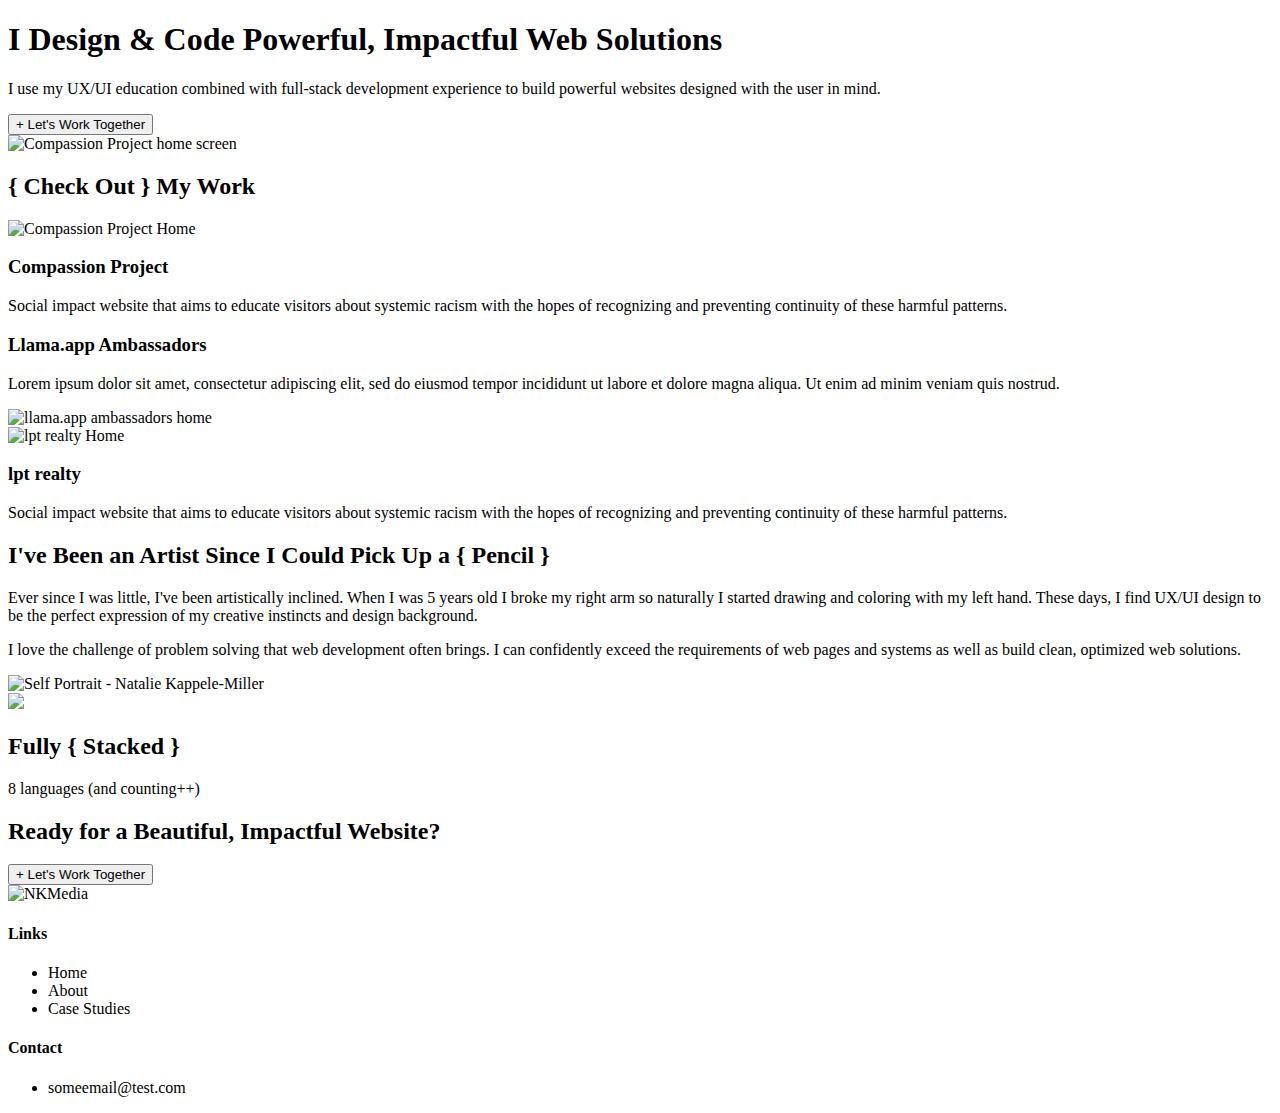
==== index.html @ aaac84f6 "Upload index.html" ====
<!DOCTYPE html>
<html lang="en">
    <head>
        <meta charset="utf-8" />
        <meta name="viewport" content="width=device-width, initial-scale=1" />
        <title>Natalie Kappele-Miller's Portfolio</title>
        <link rel="stylesheet" href="css/styles.css">
        <script src="js/app.js"></script>
    </head>
    <body>
        
        <main role="main" id="index">
            <div class="home__hero">
                <div class="home__hero__row">
                    <div class="content">
                        <h1>I Design &amp; Code Powerful, Impactful Web Solutions</h1>
                        <p>
                            I use my UX/UI education combined with full-stack 
                            development experience to build powerful websites 
                            designed with the user in mind.
                        </p>
                        <button class="button-primary">+ Let's Work Together</button>
                    </div>
                    <img src="assets/images/hero-cp-screen.png" alt="Compassion Project home screen">
                    <div class="home__hero-vector"></div>
                </div>
            </div>
            <div class="home__work">
                <h2><span class="bracket">&lcub;</span> Check Out <span class="bracket">&rcub;</span> My Work</h2>
                <div class="home__project-left">
                    <img src="assets/images/cp-project.png" alt="Compassion Project Home">
                    <div class="home__work-vector-1"></div>
                    <div class="content">
                        <h3 class="home__project-title">Compassion Project</h3>
                        <p>
                            Social impact website that aims to educate 
                            visitors about systemic racism with the hopes of 
                            recognizing and preventing continuity of these 
                            harmful patterns. 
                        </p>
                    </div>
                </div>
                <div class="home__project-right">
                    <div class="content">
                        <h3 class="home__project-title">Llama.app Ambassadors</h3>
                        <p>
                            Lorem ipsum dolor sit amet, consectetur adipiscing elit, sed do eiusmod tempor incididunt ut labore et dolore magna aliqua. Ut enim ad minim veniam quis nostrud.
                        </p>
                    </div>
                    <img src="assets/images/llama-ambassadors-project.png" alt="llama.app ambassadors home">
                    <div class="home__work-vector-2"></div>
                </div>
                <div class="home__project-left">
                    <img src="assets/images/lptr-project.png" alt="lpt realty Home">
                    <div class="home__work-vector-3"></div>
                    <div class="content">
                        <h3 class="home__project-title">lpt realty</h3>
                        <p>
                            Social impact website that aims to educate 
                            visitors about systemic racism with the hopes of 
                            recognizing and preventing continuity of these 
                            harmful patterns. 
                        </p>
                    </div>
                </div>
            </div>
            <div class="home__about">
                <div class="home__about-row">
                    <div class="content">
                        <h2>I've Been an Artist Since I Could Pick Up a <span class="bracket">&lcub;</span> Pencil <span class="bracket">&rcub;</span></h2>
                        <p style="margin-bottom: 0.5rem;">Ever since I was little, I've been artistically inclined. When I was 5 years old I broke my right arm so naturally I started drawing and coloring with my left hand. These days, I find UX/UI design to be the perfect expression of my creative instincts and design background.</p>
                        <p>I love the challenge of problem solving that web development often brings. I can confidently exceed the requirements of web pages and systems as well as build clean, optimized web solutions.</p>
                    </div>
                    <img src="assets/images/me.png" alt="Self Portrait - Natalie Kappele-Miller">
                    <div class="home__about-vector"></div>
                </div>
            </div>
            <div class="home__stack">
                <div class="vertical-slider">
                    <img src="assets/images/stack-placeholder.svg">
                </div>
                <div class="content">
                    <h2>Fully <span class="bracket">&lcub;</span> Stacked <span class="bracket">&rcub;</span></h2>
                    <p>8 languages (and counting++)</p>
                </div>
            </div>
            <div class="home__cta">
                <div class="home__cta-vector-1"></div>
                <div class="home__cta-wrapper">
                    <div class="content">
                        <h2>Ready for a Beautiful, Impactful Website?</h2>
                        <button class="button-primary">+ Let's Work Together</button>
                    </div>
                </div>
                <div class="home__cta-vector-2"></div>
            </div>
        </main>
        <footer>
            <div class="home__footer-wrapper">
                <div class="home__footer-group">
                    <img src="assets/images/nkm-logo.svg" alt="NKMedia">
                </div>
                <div class="home__footer-group">
                    <h4>Links</h4>
                    <ul class="home__footer-links">
                        <li>Home</li>
                        <li>About</li>
                        <li>Case Studies</li>
                    </ul>
                </div>
                <div class="home__footer-group">
                    <h4>Contact</h4>
                    <ul class="home__footer-links">
                        <li>someemail@test.com</li>
                    </ul>
                </div>
            </div>
        </footer>
    </body>
</html>
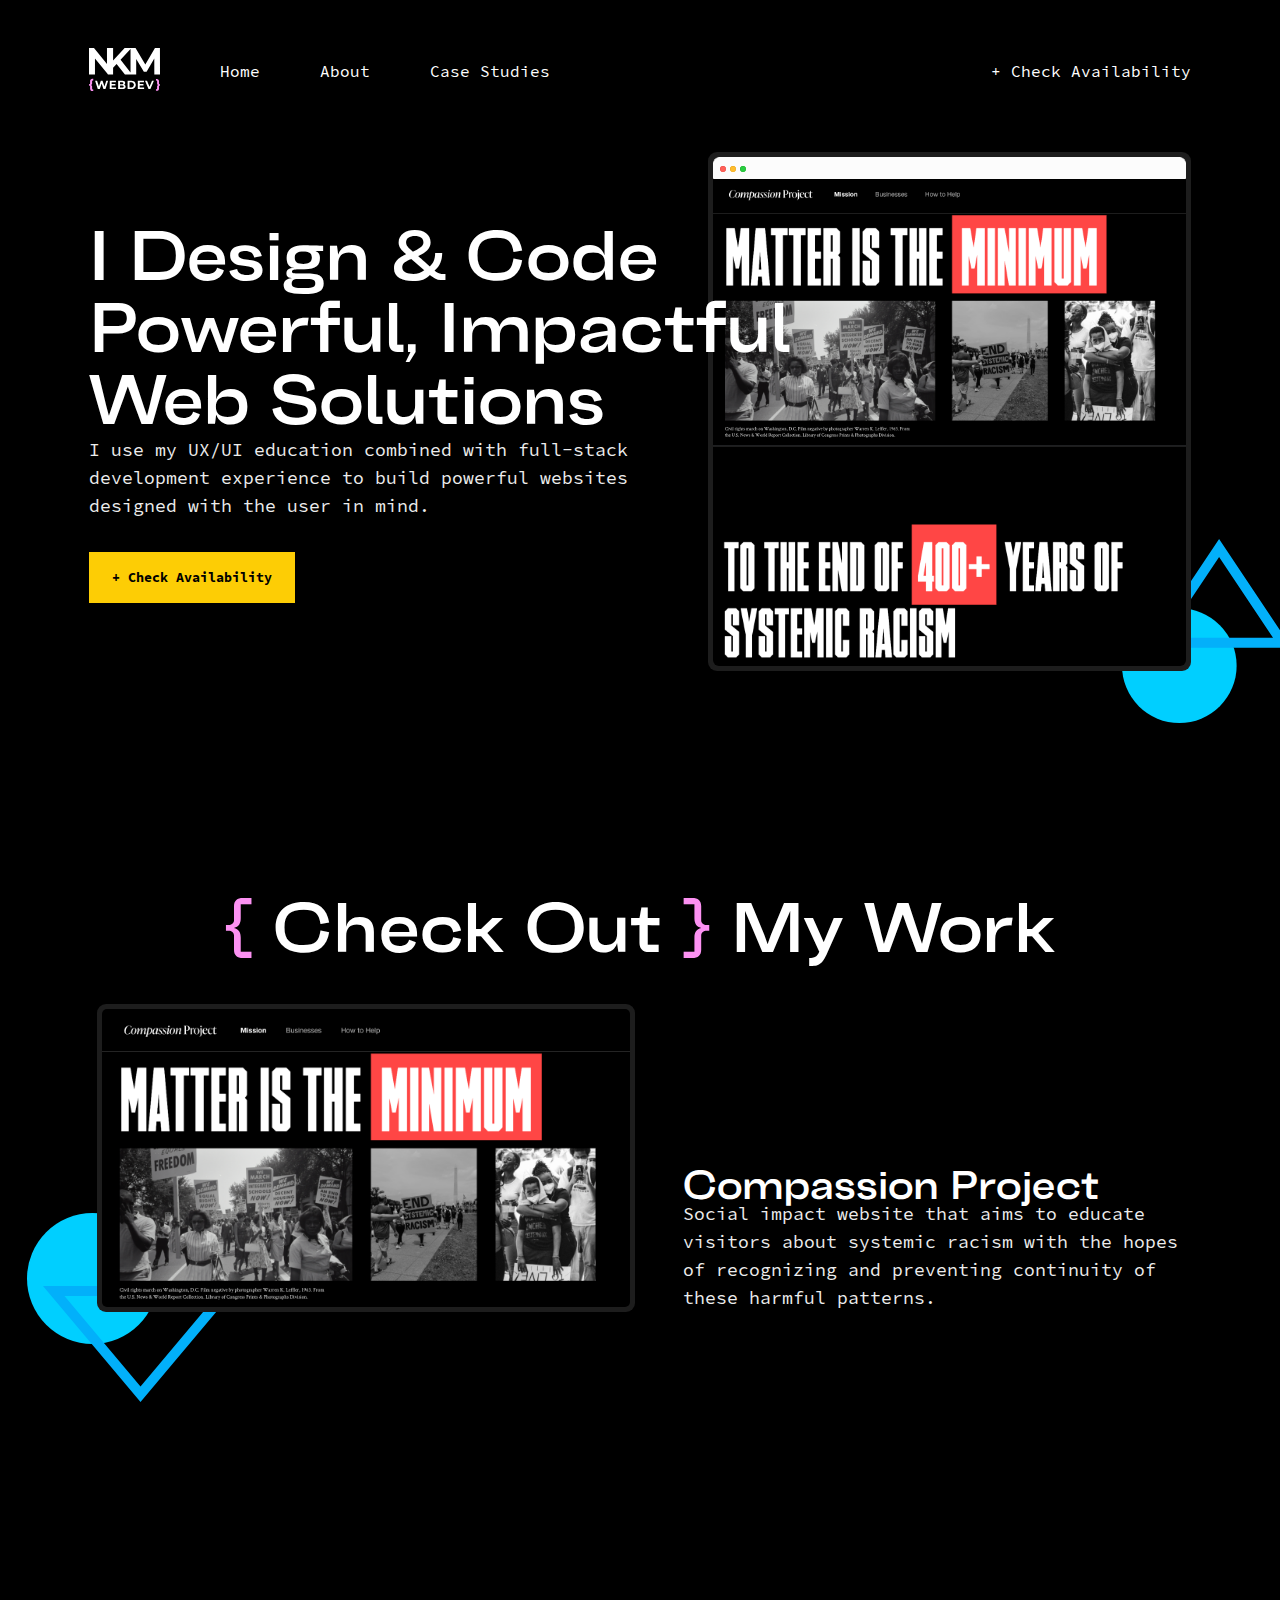
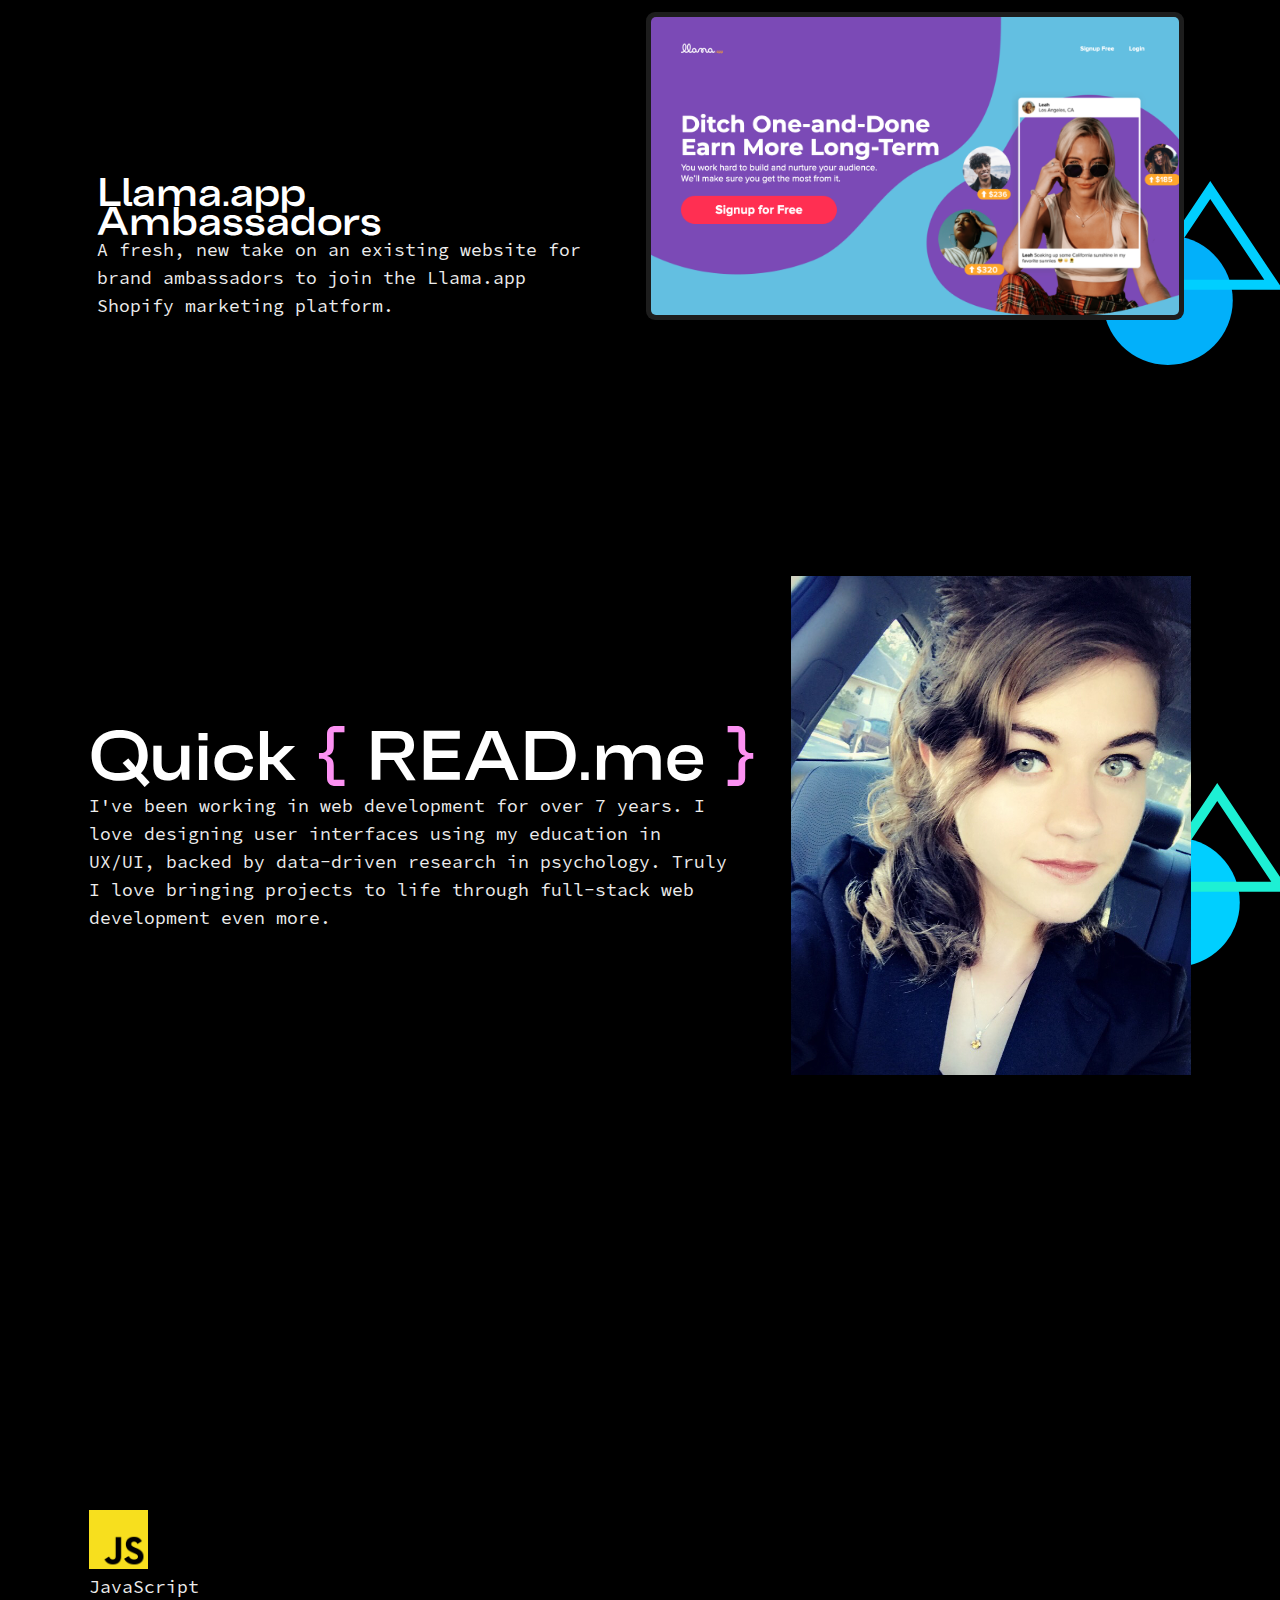
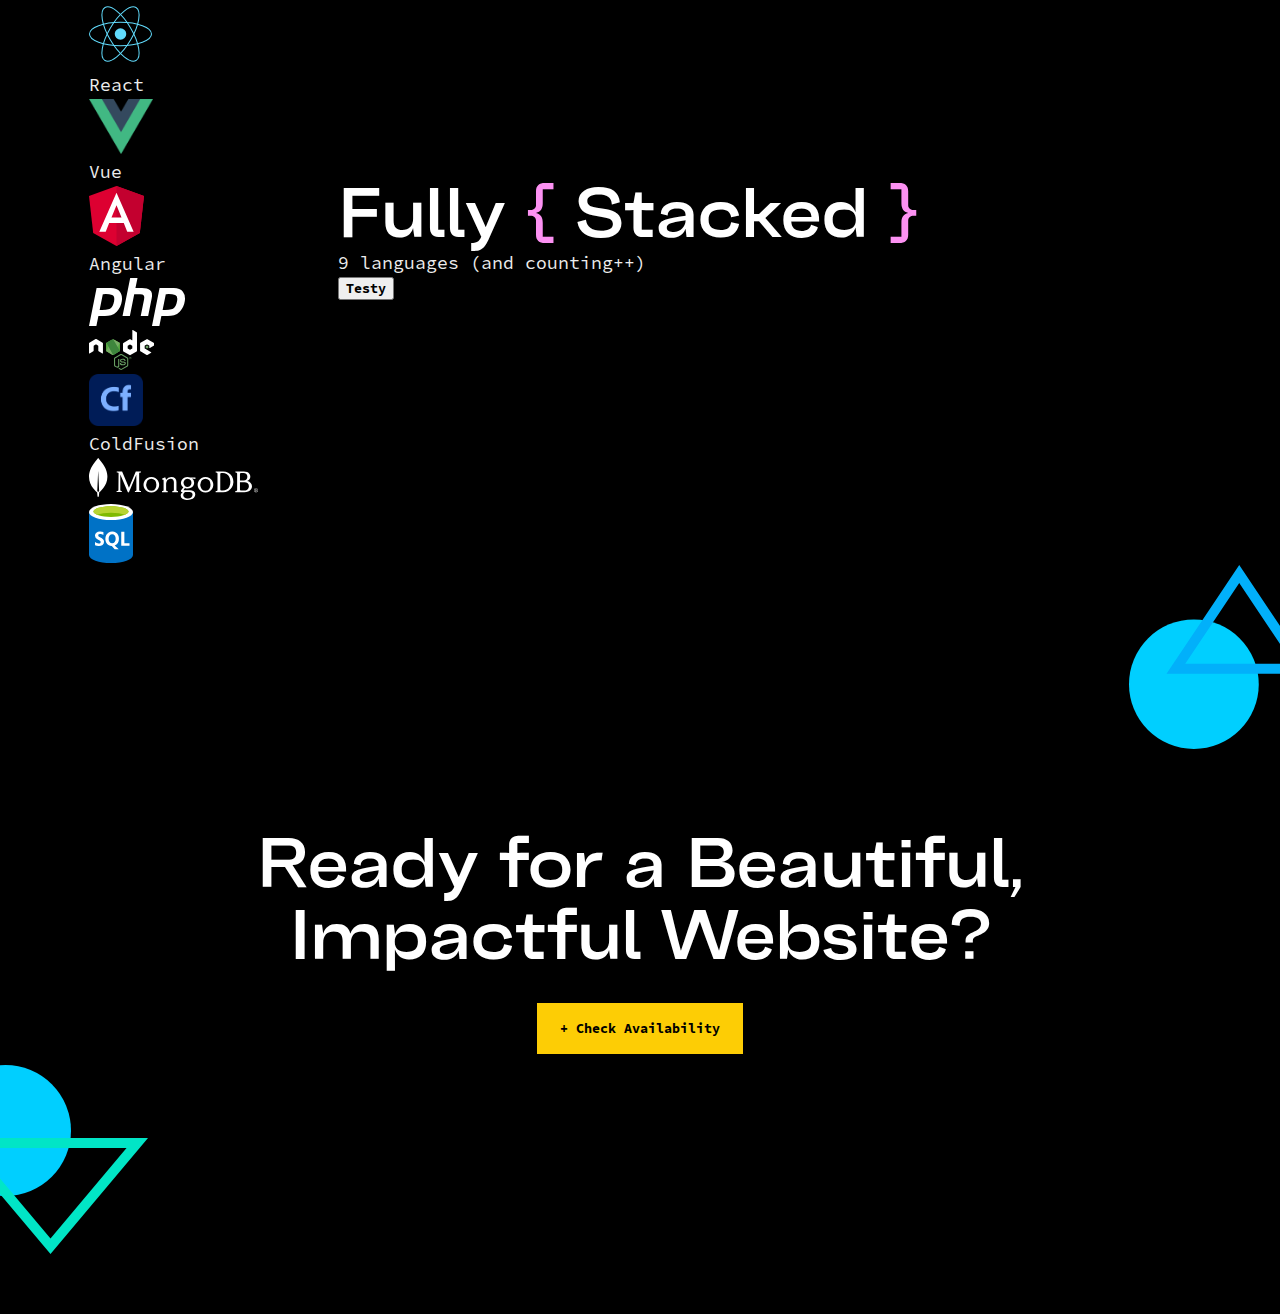
==== commit e19972bb: "Index updates" ====
--- a/index.html
+++ b/index.html
@@ -3,7 +3,7 @@
     <head>
         <meta charset="utf-8" />
         <meta name="viewport" content="width=device-width, initial-scale=1" />
-        <title>Natalie Kappele-Miller's Portfolio</title>
+        <title>NKM Web Design and Web Development</title>
         <link rel="stylesheet" href="css/styles.css">
         <script src="js/app.js"></script>
     </head>
@@ -19,7 +19,7 @@
                             development experience to build powerful websites 
                             designed with the user in mind.
                         </p>
-                        <button class="button-primary">+ Let's Work Together</button>
+                        <button class="button-primary">+ Check Availability</button>
                     </div>
                     <img src="assets/images/hero-cp-screen.png" alt="Compassion Project home screen">
                     <div class="home__hero-vector"></div>
@@ -44,13 +44,13 @@
                     <div class="content">
                         <h3 class="home__project-title">Llama.app Ambassadors</h3>
                         <p>
-                            Lorem ipsum dolor sit amet, consectetur adipiscing elit, sed do eiusmod tempor incididunt ut labore et dolore magna aliqua. Ut enim ad minim veniam quis nostrud.
+                            A fresh, new take on an existing website for brand ambassadors to join the Llama.app Shopify marketing platform.
                         </p>
                     </div>
                     <img src="assets/images/llama-ambassadors-project.png" alt="llama.app ambassadors home">
                     <div class="home__work-vector-2"></div>
                 </div>
-                <div class="home__project-left">
+                <!-- <div class="home__project-left">
                     <img src="assets/images/lptr-project.png" alt="lpt realty Home">
                     <div class="home__work-vector-3"></div>
                     <div class="content">
@@ -62,26 +62,106 @@
                             harmful patterns. 
                         </p>
                     </div>
-                </div>
+                </div> -->
             </div>
             <div class="home__about">
                 <div class="home__about-row">
                     <div class="content">
-                        <h2>I've Been an Artist Since I Could Pick Up a <span class="bracket">&lcub;</span> Pencil <span class="bracket">&rcub;</span></h2>
-                        <p style="margin-bottom: 0.5rem;">Ever since I was little, I've been artistically inclined. When I was 5 years old I broke my right arm so naturally I started drawing and coloring with my left hand. These days, I find UX/UI design to be the perfect expression of my creative instincts and design background.</p>
-                        <p>I love the challenge of problem solving that web development often brings. I can confidently exceed the requirements of web pages and systems as well as build clean, optimized web solutions.</p>
+                        <h2>Quick <span class="bracket">&lcub;</span> READ.me <span class="bracket">&rcub;</span></h2>
+                        <p>I've been working in web development for over 7 years. I love designing user interfaces using my education in UX/UI, backed by data-driven research in psychology. Truly I love bringing projects to life through full-stack web development even more.</p>
                     </div>
                     <img src="assets/images/me.png" alt="Self Portrait - Natalie Kappele-Miller">
                     <div class="home__about-vector"></div>
                 </div>
             </div>
             <div class="home__stack">
+                <div class="vertical-span"></div>
                 <div class="vertical-slider">
-                    <img src="assets/images/stack-placeholder.svg">
+                    <div class="vertical-slides">
+                        <div class="slide" id="slide-1">
+                            <div class="vertical-slide__row">
+                                <div class="circle"></div>
+                                <div class="verticle-slide" id="js">
+                                    <img src="assets/images/JS-logo.png">
+                                    <p class="lang-name">JavaScript</p>
+                                </div>
+                            </div>
+                        </div>
+                        <div class="slide" id="slide-2">
+                            <div class="vertical-slide__row">
+                                <div class="circle"></div>
+                                <div class="verticle-slide" id="react">
+                                    <img src="assets/images/react-logo.svg">
+                                    <p class="lang-name">React</p>
+                                </div>
+                            </div>
+                        </div>
+                        <div class="slide" id="slide-3">
+                            <div class="vertical-slide__row">
+                                <div class="circle"></div>
+                                <div class="verticle-slide" id="vue">
+                                    <img src="assets/images/vue-logo.png">
+                                    <p class="lang-name">Vue</p>
+                                </div>
+                            </div>
+                        </div>
+                        <div class="slide" id="slide-4">
+                            <div class="vertical-slide__row">
+                                <div class="circle"></div>
+                                <div class="verticle-slide" id="angular">
+                                    <img src="assets/images/angular-logo.svg">
+                                    <p class="lang-name">Angular</p>
+                                </div>
+                            </div>
+                        </div>
+                        <div class="slide" id="slide-5">
+                            <div class="vertical-slide__row">
+                                <div class="circle"></div>
+                                <div class="verticle-slide" id="php">
+                                    <img src="assets/images/php-logo.svg">
+                                </div>
+                            </div>
+                        </div>
+                        <div class="slide" id="slide-6">
+                            <div class="vertical-slide__row">
+                                <div class="circle"></div>
+                                <div class="verticle-slide" id="node">
+                                    <img src="assets/images/node-logo.svg">
+                                </div>
+                            </div>
+                        </div>
+                        <div class="slide" id="slide-7">
+                            <div class="vertical-slide__row">
+                                <div class="circle"></div>
+                                <div class="verticle-slide" id="coldfusion">
+                                    <img src="assets/images/coldfusion-logo.svg">
+                                    <p class="lang-name">ColdFusion</p>
+                                </div>
+                            </div>
+                        </div>
+                        <div class="slide" id="slide-8">
+                            <div class="vertical-slide__row">
+                                <div class="circle"></div>
+                                <div class="verticle-slide" id="mongo">
+                                    <img src="assets/images/mongo-logo.svg">
+                                </div>
+                            </div>
+                        </div>
+                        <div class="slide" id="slide-9">
+                            <div class="vertical-slide__row">
+                                <div class="circle"></div>
+                                <div class="verticle-slide" id="sql">
+                                    <img src="assets/images/sql-logo.svg">
+                                </div>
+                            </div>
+                        </div>
+                    </div>
+                    <!-- <img src="assets/images/stack-placeholder.svg"> -->
                 </div>
                 <div class="content">
                     <h2>Fully <span class="bracket">&lcub;</span> Stacked <span class="bracket">&rcub;</span></h2>
-                    <p>8 languages (and counting++)</p>
+                    <p>9 languages (and counting++)</p>
+                    <button id="test-button">Testy</button>
                 </div>
             </div>
             <div class="home__cta">
@@ -89,32 +169,11 @@
                 <div class="home__cta-wrapper">
                     <div class="content">
                         <h2>Ready for a Beautiful, Impactful Website?</h2>
-                        <button class="button-primary">+ Let's Work Together</button>
+                        <button class="button-primary">+ Check Availability</button>
                     </div>
                 </div>
                 <div class="home__cta-vector-2"></div>
             </div>
         </main>
-        <footer>
-            <div class="home__footer-wrapper">
-                <div class="home__footer-group">
-                    <img src="assets/images/nkm-logo.svg" alt="NKMedia">
-                </div>
-                <div class="home__footer-group">
-                    <h4>Links</h4>
-                    <ul class="home__footer-links">
-                        <li>Home</li>
-                        <li>About</li>
-                        <li>Case Studies</li>
-                    </ul>
-                </div>
-                <div class="home__footer-group">
-                    <h4>Contact</h4>
-                    <ul class="home__footer-links">
-                        <li>someemail@test.com</li>
-                    </ul>
-                </div>
-            </div>
-        </footer>
     </body>
 </html>--- a/css/styles.css
+++ b/css/styles.css
@@ -0,0 +1,500 @@
+@font-face {
+    font-family: 'Belfast Grotesk';
+    font-style: normal;
+    font-weight: 600;
+    src: url('../fonts/BelfastGrotesk-SemiBold.otf');
+    src: local('BelfastGrotesk-SemiBold'),
+    url('../fonts/BelfastGrotesk-SemiBold.otf');
+}
+
+@font-face {
+    font-family: 'Source Code Pro';
+    font-style: normal;
+    font-weight: 400;
+    src: url('../fonts/SourceCodePro-Regular.ttf');
+    src: local('SourceCodePro-Regular'),
+    url('../fonts/SourceCodePro-Regular.ttf');
+}
+
+@font-face {
+    font-family: 'Source Code Pro Bold';
+    font-style: normal;
+    font-weight: 700;
+    src: url('../fonts/SourceCodePro-Bold.ttf');
+    src: local('SourceCodePro-Bold'),
+    url('../fonts/SourceCodePro-Bold.ttf');
+}
+
+body {
+    background: #000;
+    margin: 0;
+    padding: 0;
+}
+
+h1, h2, h3 {
+    color: #fff;
+    margin: 0;
+    font-family: 'Belfast Grotesk', sans-serif;
+}
+
+h4 {
+    font-family: 'Source Code Pro Bold', sans-serif;
+}
+
+h1, h2 {
+    font-size: 4.375rem;
+    line-height: 4.5rem;
+}
+
+h3 {
+    font-size: 1.625rem;
+    line-height: 1.8rem;
+}
+
+.home__project-title {
+    font-size: 2.5rem;
+}
+
+.subtitle {
+    margin: 2rem 0 1rem;
+}
+
+p {
+    font-family: 'Source Code Pro', sans-serif;
+    color: #EDEDED;
+    font-size: 1.125rem;
+    line-height: 1.75rem;
+    margin: 0;
+}
+
+.nav {
+    list-style-type: none;
+    display: flex;
+    justify-content: space-between;
+    align-items: center;
+    padding: 3rem 0;
+}
+
+.links-row {
+    display: flex;
+    align-items: center;
+}
+
+.links-row li {
+    margin-right: 3.75rem;
+}
+
+.links-row li:last-child {
+    margin-right: 0;
+}
+
+.nav li {
+    color: #fff;
+    font-family: 'Source Code Pro', sans-serif;
+}
+
+button {
+    font-family: 'Source Code Pro Bold', sans-serif;
+}
+
+.button-primary {
+    background: #FDCD05;
+    border: 1px solid #FDCD05;
+    padding: 1rem 1.375rem;
+    margin-top: 2rem;
+}
+
+.nav,
+.home__hero,
+.home__work,
+.home__about,
+.home__stack,
+.home__cta-wrapper,
+.home__footer-wrapper {
+    max-width: 1102px;
+    margin: 0 auto;
+}
+
+.home__hero {
+   
+    position: relative;
+    height: auto;
+    padding-bottom: 33%;
+    padding-top: 6%;
+}
+
+.home__hero img {
+    position: absolute;
+}
+
+.home__hero .content {
+    z-index: 2;
+}
+
+.home__hero h1 {
+    width: 720px;
+}
+
+.home__hero p {
+    max-width: 540px;
+}
+
+.home__hero img {
+    right: 0;
+    z-index: 1;
+}
+
+.home__hero-vector {
+    background: url('../assets/images/vector-1.svg') no-repeat;
+    height: 184px;
+    position: absolute;
+    right: -100px;
+    bottom: -120px;
+    width: 169px;
+}
+
+.home__hero__row,
+.home__about-row {
+    display: flex;
+    align-items: center;
+    position: absolute;
+    width: 100%;
+}
+
+.bracket {
+    color: #FC91F2;
+}
+
+.home__work {
+    padding: 250px 0;
+}
+
+.home__work-vector-1 {
+    background: url('../assets/images/vector-3.svg') no-repeat;
+    height: 189px;
+    width: 211px;
+    position: absolute;
+    left: -70px;
+    bottom: 60px;
+}
+
+.home__work-vector-2 {
+    background: url('../assets/images/vector-2.svg') no-repeat;
+    height: 189px;
+    width: 211px;
+    position: absolute;
+    right: -130px;
+    bottom: 100px;
+}
+
+.home__work-vector-3 {
+    background: url('../assets/images/vector-4.svg') no-repeat;
+    height: 189px;
+    width: 211px;
+    position: absolute;
+    left: -70px;
+    bottom: 60px;
+}
+
+.home__work h2 {
+    text-align: center;
+}
+
+.home__project-left img,
+.home__project-right img{
+    position: relative;
+    z-index: 2;
+}
+
+.home__project-left,
+.home__project-right {
+    display: flex;
+    align-items: flex-end;
+    max-width: 1087px;
+    margin: 0 auto;
+    position: relative;
+}
+
+.home__project-left {
+    padding: 40px 0 150px;
+}
+
+.home__project-right {
+    padding: 150px 0;
+}
+
+.home__project-left .content {
+    margin-left: 3rem;
+}
+
+.home__project-right .content {
+    margin-right: 3rem;
+}
+
+
+.home__stack {
+    display: flex;
+    align-items: center;
+}
+
+.home__about {
+    margin-bottom: 150px;
+    position: relative;
+    padding-bottom: 50%;
+}
+
+.home__about p {
+    max-width: 644px;
+}
+
+.home__about-vector {
+    background: url('../assets/images/vector-5.svg') no-repeat;
+    height: 189px;
+    width: 211px;
+    position: absolute;
+    right: -130px;
+    bottom: -40px;
+}
+
+.home__about img {
+    z-index: 1;
+    position: absolute;
+    right: 0;
+}
+
+.home__about h2 {
+    width: 785px;
+}
+
+.home__about .content {
+    z-index: 2;
+}
+
+.home__stack {
+    margin: 150px auto;
+    width: 100%;
+}
+
+.home__stack .content {
+    margin-left: 5rem;
+}
+
+.home__cta .content {
+    flex-direction: column;
+    display: flex;
+    justify-content: center;
+    align-items: center;
+}
+
+.home__cta {
+    position: relative;
+}
+
+.home__cta-wrapper {
+    margin: 260px auto;
+}
+
+.home__cta h2 {
+    text-align: center;
+}
+
+.home__cta-vector-1 {
+    background: url('../assets/images/vector-6.svg') no-repeat;
+    height: 189px;
+    width: 211px;
+    position: absolute;
+    right: -60px;
+    bottom: 300px;
+}
+
+.home__cta-vector-2 {
+    background: url('../assets/images/vector-7.svg') no-repeat;
+    height: 189px;
+    width: 211px;
+    position: absolute;
+    left: -60px;
+    bottom: -200px;
+}
+
+footer {
+    background: #241F24;
+}
+
+.home__footer-wrapper {
+    padding: 86px 0 115px;
+    display: flex;
+}
+
+.home__footer-links {
+    list-style-type: none;
+    padding: 0;
+}
+
+.home__footer-links li {
+    font-family: 'Source Code Pro', sans-serif;
+    font-size: 1rem;
+    color: #fff;
+    margin-bottom: 1rem;
+}
+
+footer h4 {
+    color: #fff;
+    margin: 0 0 1.4rem;
+}
+
+.home__footer-group:first-child {
+    margin-right: 6rem;
+}
+
+/* Compassion Project page */
+.cp__hero {
+    position: relative;
+    padding-bottom: 50%;
+}
+
+.cp__hero-row {
+    display: flex;
+    max-width: 1102px;
+    margin: 0 auto;
+}
+
+.cp__hero img {
+    position: absolute;
+    right: 0;
+}
+
+.cp__hero .content {
+    position: absolute;
+    z-index: 1;
+    padding-top: 14%;
+}
+
+.cp__hero p {
+    max-width: 520px;
+}
+
+.source-bold {
+    font-family: 'Source Code Pro Bold';
+}
+
+.cp__menu {
+    position: sticky;
+    height: auto;
+}
+
+.cp__menu ul {
+    list-style-type: none;
+    margin: 0;
+    padding: 0;
+}
+
+.cp__menu ul li {
+    color: #fff;
+    font-family: 'Source Code Pro';
+}
+
+.case-study__section {
+    margin: 4.68rem 4.5rem;
+}
+
+.case-study__info {
+    display: flex;
+    flex-wrap: wrap;
+    max-width: 1284px;
+}
+
+.case-study__info > div {
+    margin-right: 3.75rem;
+    margin-bottom: 3.75rem;
+}
+
+.swatches {
+    display: flex;
+    justify-content: space-between;
+    margin: 3rem 0;
+}
+
+.swatches .swatch {
+    width: 196px;
+    min-width: 196px;
+    height: 196px;
+    display: flex;
+    flex-direction: column;
+    justify-content: space-between;
+    padding: 1rem;
+}
+
+.swatch .color {
+    font-family: 'Source Code Pro Bold';
+}
+
+.swatch-black {
+    border: 1px solid #fff;
+}
+
+.swatch-eerie-black {
+    background: #222222;
+}
+
+.swatch-white {
+    background: #fff;
+}
+
+.swatch-tekhelet {
+    background: #522499;
+}
+
+.swatch-royal-purple {
+    background: #7B4AB6;
+}
+
+.swatch-aero {
+    background: #63BFE1;
+}
+
+.swatch-orange-web {
+    background: #FFA72C;
+}
+
+.swatch-folly {
+    background: #FF2E52;
+}
+
+.swatch-white p {
+    color: #000;
+}
+
+.swatch-tart-orange {
+    background: #FF4645;
+}
+
+.case-study-screen {
+    margin: 2rem 0;
+}
+
+.case-study__pages {
+    display: flex;
+    justify-content: space-between;
+    margin: 0 4.5rem
+}
+
+.case-study-link {
+    color: #fff;
+    font-family: 'Source Code Pro';
+    border-bottom: 1px solid #fff;
+    padding: .6rem 0;
+}
+
+.next {
+    margin-left: 0.5rem;
+}
+
+.prev {
+    transform: rotate(180deg);
+    margin-right: 0.5rem;
+}
+
+
+
+
+
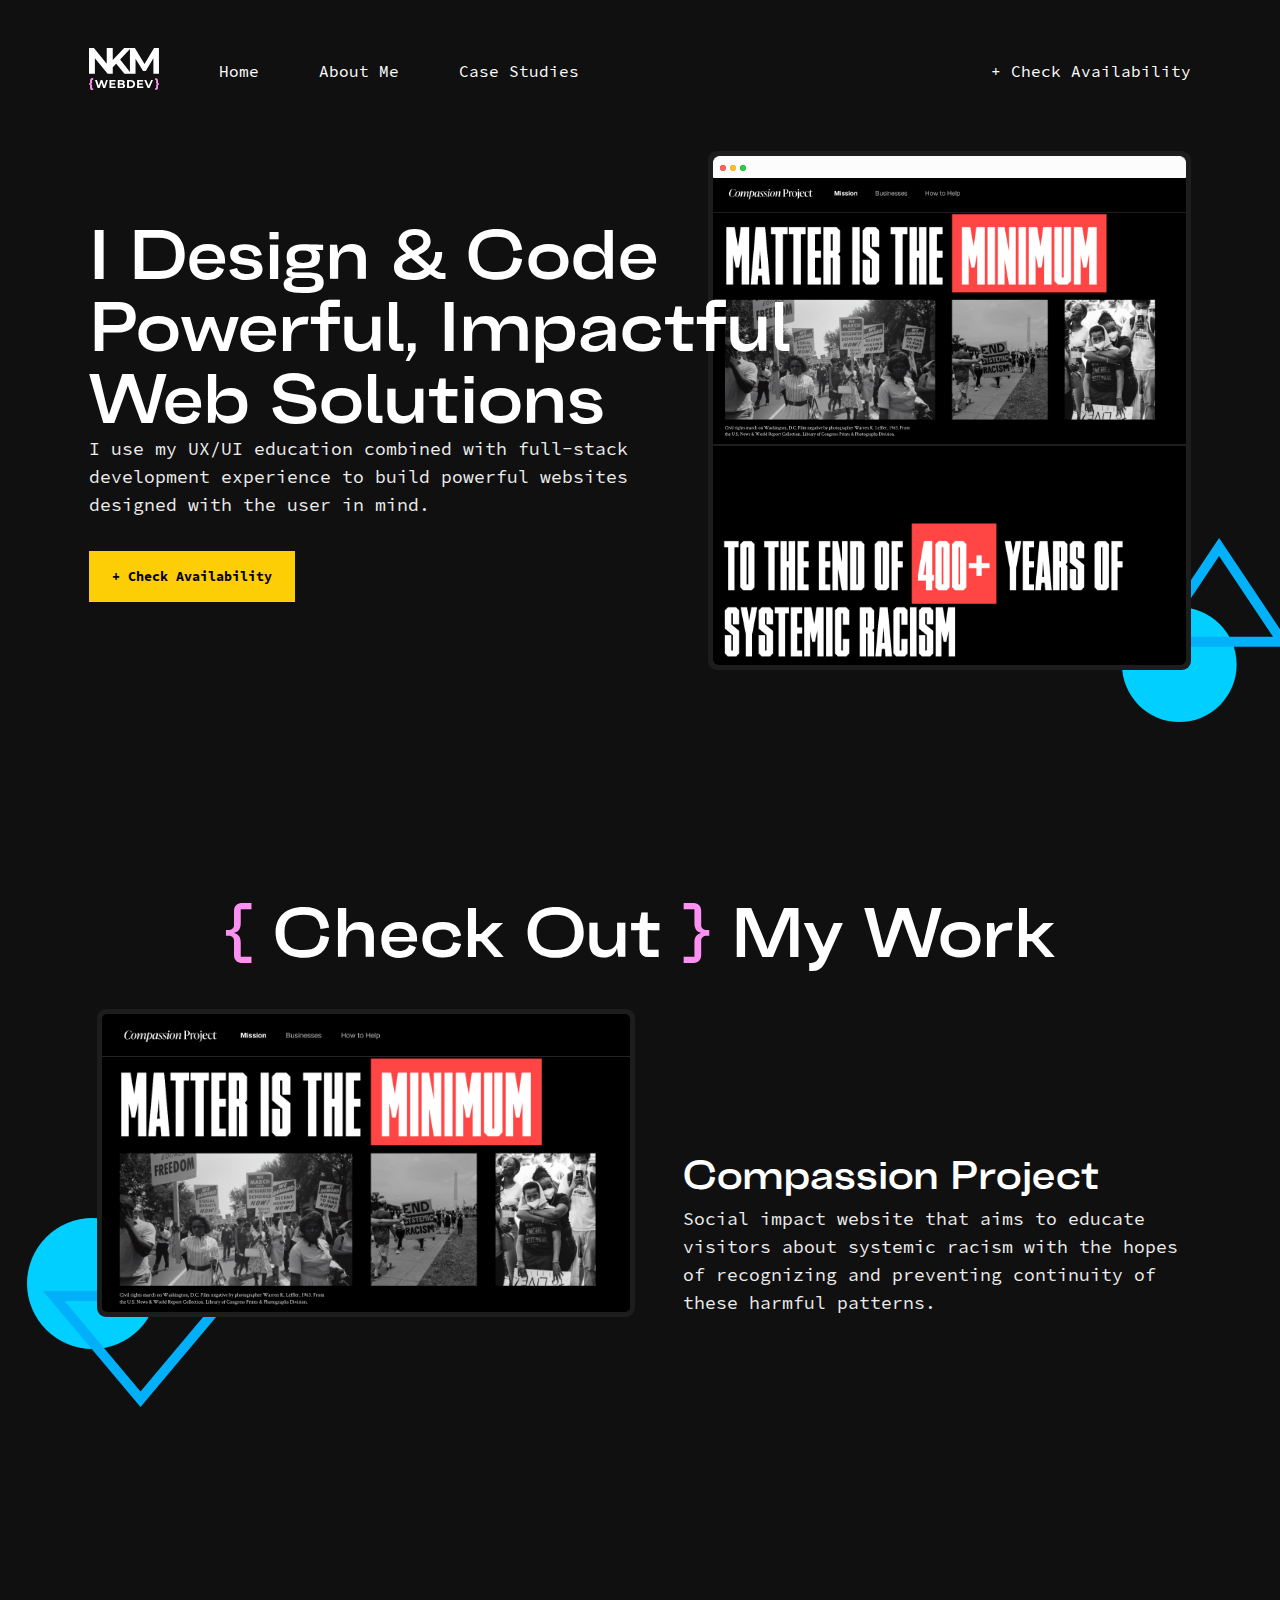
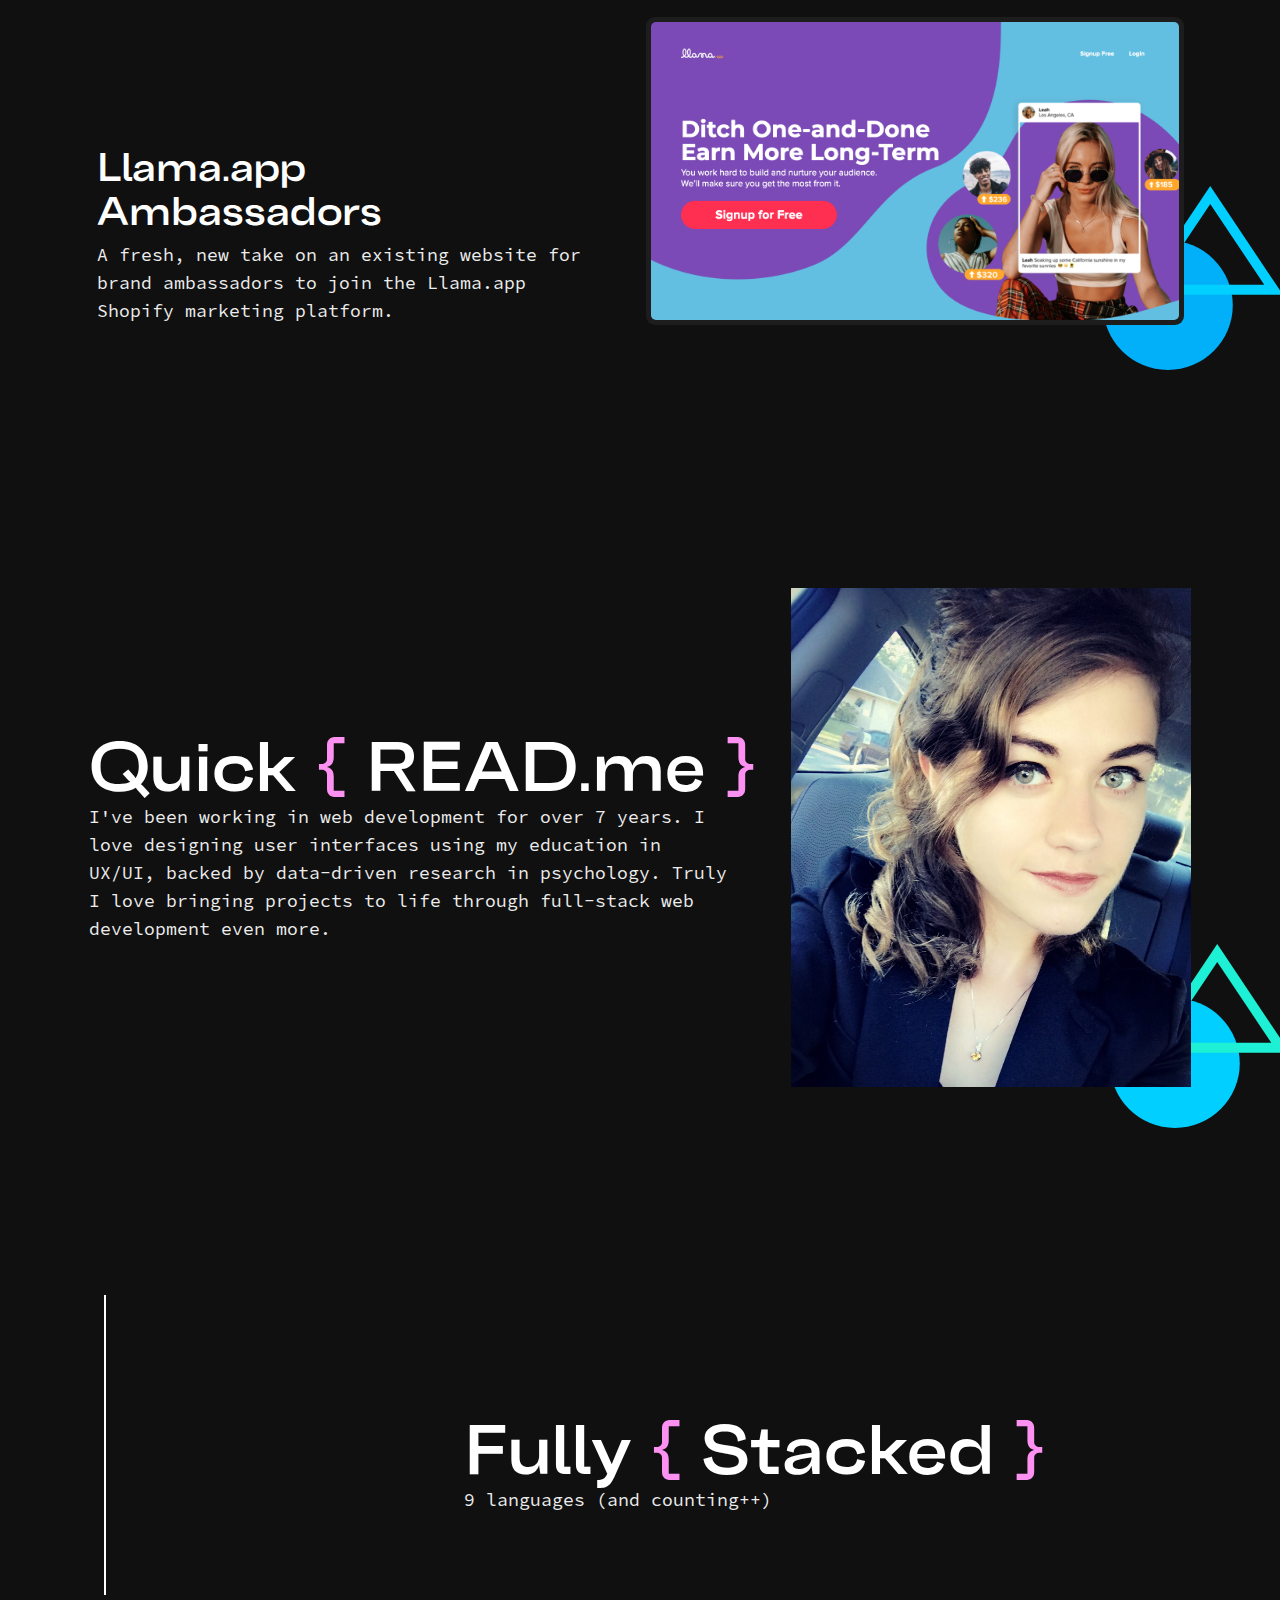
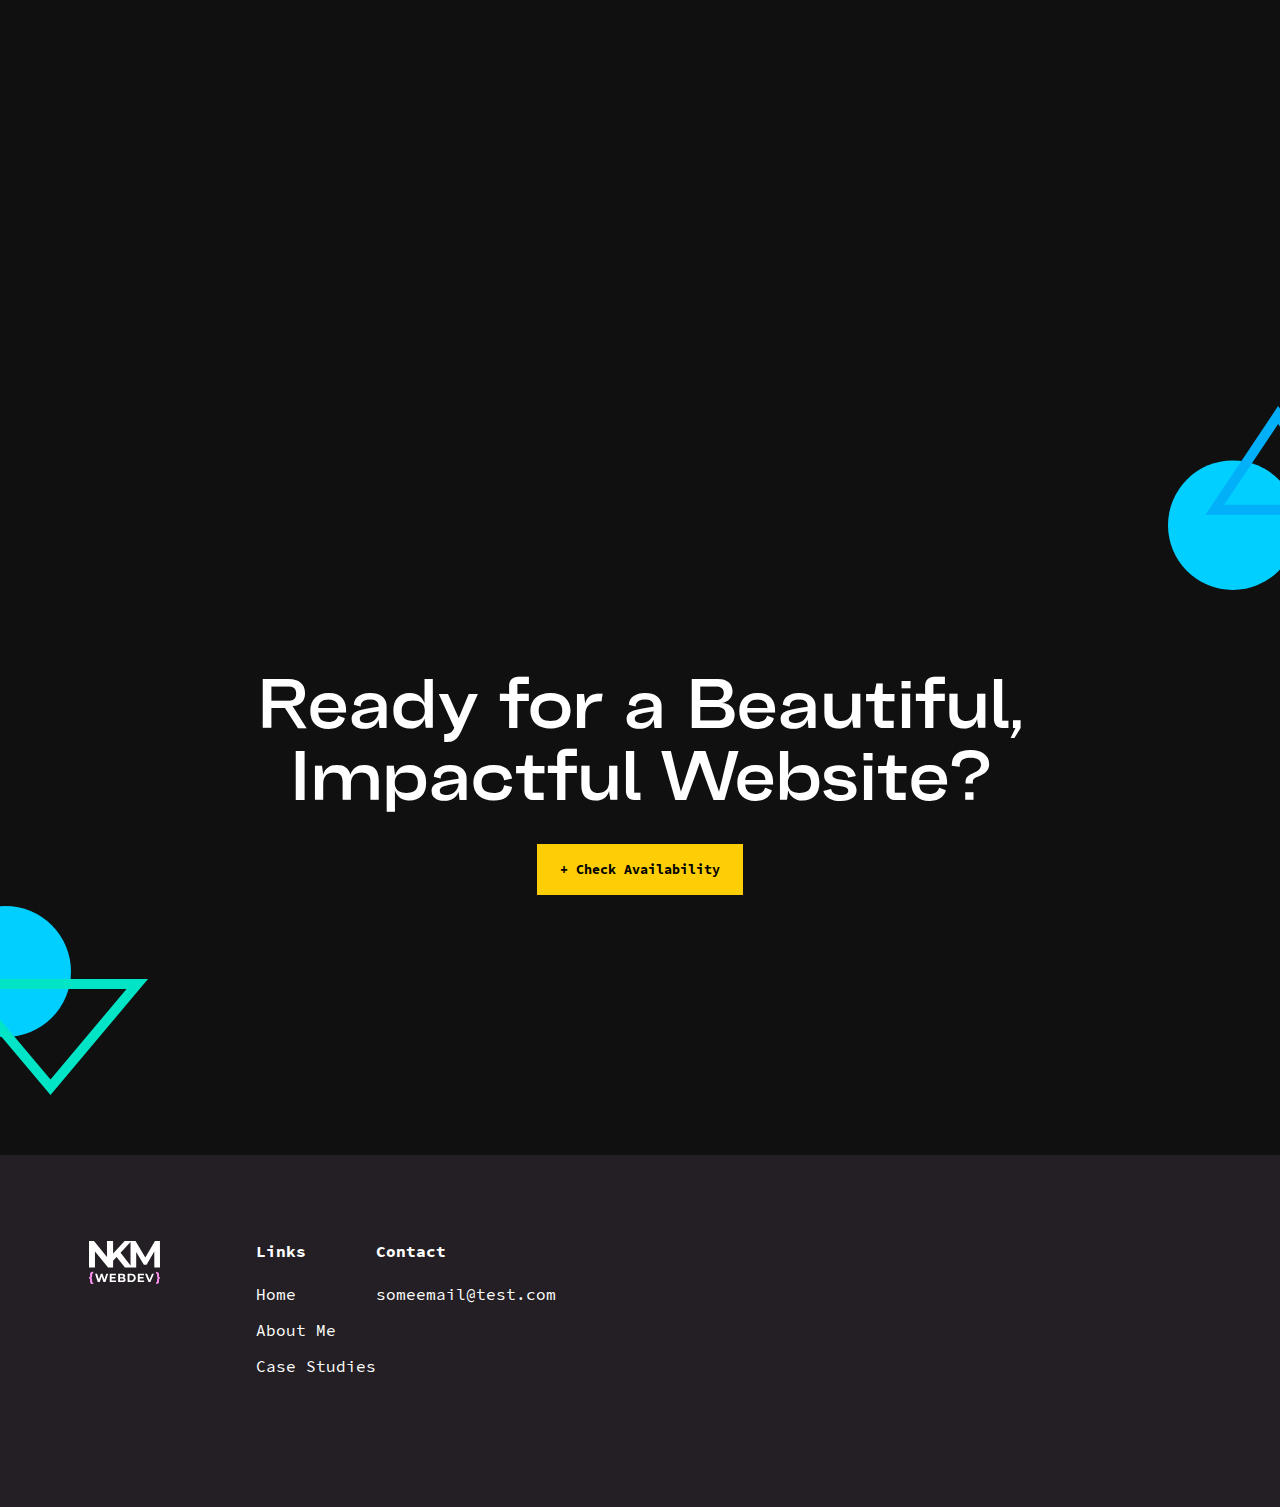
==== commit 55654fb9: "Remove button" ====
--- a/index.html
+++ b/index.html
@@ -161,7 +161,6 @@
                 <div class="content">
                     <h2>Fully <span class="bracket">&lcub;</span> Stacked <span class="bracket">&rcub;</span></h2>
                     <p>9 languages (and counting++)</p>
-                    <button id="test-button">Testy</button>
                 </div>
             </div>
             <div class="home__cta">
--- a/css/styles.css
+++ b/css/styles.css
@@ -26,7 +26,8 @@
 }
 
 body {
-    background: #000;
+    /* background: #000; */
+    background: #101010;
     margin: 0;
     padding: 0;
 }
@@ -53,6 +54,8 @@
 
 .home__project-title {
     font-size: 2.5rem;
+    line-height: 2.75rem;
+    margin-bottom: 0.5rem;
 }
 
 .subtitle {
@@ -75,6 +78,11 @@
     padding: 3rem 0;
 }
 
+.nav-logo {
+    width: 70px; 
+    height: auto;
+}
+
 .links-row {
     display: flex;
     align-items: center;
@@ -82,6 +90,11 @@
 
 .links-row li {
     margin-right: 3.75rem;
+}
+
+.links-row li a {
+    text-decoration: none;
+    color: #fff;
 }
 
 .links-row li:last-child {
@@ -110,7 +123,8 @@
 .home__about,
 .home__stack,
 .home__cta-wrapper,
-.home__footer-wrapper {
+.home__footer-wrapper,
+.about__wrapper {
     max-width: 1102px;
     margin: 0 auto;
 }
@@ -125,6 +139,10 @@
 
 .home__hero img {
     position: absolute;
+    right: 0;
+    z-index: 1;
+    width: 100%;
+    max-width: 483px;
 }
 
 .home__hero .content {
@@ -132,16 +150,12 @@
 }
 
 .home__hero h1 {
-    width: 720px;
+    width: 100%;
+    max-width: 720px
 }
 
 .home__hero p {
     max-width: 540px;
-}
-
-.home__hero img {
-    right: 0;
-    z-index: 1;
 }
 
 .home__hero-vector {
@@ -166,7 +180,7 @@
 }
 
 .home__work {
-    padding: 250px 0;
+    padding: 20% 0;
 }
 
 .home__work-vector-1 {
@@ -204,6 +218,8 @@
 .home__project-right img{
     position: relative;
     z-index: 2;
+    width: 100%;
+    max-width: 538px;
 }
 
 .home__project-left,
@@ -233,17 +249,23 @@
 
 
 .home__stack {
-    display: flex;
-    align-items: center;
+    position: relative;
+    /* display: flex;
+    align-items: center; */
+    margin: 150px auto;
+    width: 100%;
+    padding-bottom: 36%;
+    padding-top: 8%;
 }
 
 .home__about {
     margin-bottom: 150px;
     position: relative;
-    padding-bottom: 50%;
+    padding-bottom: 30%;
 }
 
 .home__about p {
+    width: 100%;
     max-width: 644px;
 }
 
@@ -253,30 +275,30 @@
     width: 211px;
     position: absolute;
     right: -130px;
-    bottom: -40px;
+    bottom: -190px;
 }
 
 .home__about img {
     z-index: 1;
     position: absolute;
     right: 0;
+    width: 100%;
+    max-width: 400px;
 }
 
 .home__about h2 {
-    width: 785px;
+    width: 100%;
+    max-width: 785px;
 }
 
 .home__about .content {
     z-index: 2;
 }
 
-.home__stack {
-    margin: 150px auto;
-    width: 100%;
-}
-
 .home__stack .content {
-    margin-left: 5rem;
+    position: absolute;
+    left: 34%;
+    top: 20%;
 }
 
 .home__cta .content {
@@ -301,9 +323,9 @@
 .home__cta-vector-1 {
     background: url('../assets/images/vector-6.svg') no-repeat;
     height: 189px;
-    width: 211px;
-    position: absolute;
-    right: -60px;
+    width: 112px;
+    position: absolute;
+    right: 0;
     bottom: 300px;
 }
 
@@ -337,6 +359,11 @@
     margin-bottom: 1rem;
 }
 
+.home__footer-links li a {
+    text-decoration: none;
+    color: #fff;
+}
+
 footer h4 {
     color: #fff;
     margin: 0 0 1.4rem;
@@ -361,6 +388,8 @@
 .cp__hero img {
     position: absolute;
     right: 0;
+    max-width: 553px;
+    width: 100%;
 }
 
 .cp__hero .content {
@@ -394,7 +423,7 @@
 }
 
 .case-study__section {
-    margin: 4.68rem 4.5rem;
+    margin: 4.68rem 4.5rem 0;
 }
 
 .case-study__info {
@@ -416,7 +445,6 @@
 
 .swatches .swatch {
     width: 196px;
-    min-width: 196px;
     height: 196px;
     display: flex;
     flex-direction: column;
@@ -470,6 +498,7 @@
 
 .case-study-screen {
     margin: 2rem 0;
+    width: 100%;
 }
 
 .case-study__pages {
@@ -483,6 +512,7 @@
     font-family: 'Source Code Pro';
     border-bottom: 1px solid #fff;
     padding: .6rem 0;
+    text-decoration: none;
 }
 
 .next {
@@ -494,7 +524,475 @@
     margin-right: 0.5rem;
 }
 
-
-
-
-
+.nav-mobile {
+    display: none;
+}
+
+.vertical-slide__row {
+    display: flex;
+    align-items: center;
+}
+
+
+
+.verticle-slide img {
+    margin-right: 0.5rem;
+}
+
+.vertical-slider .circle {
+    width: 28px;
+    height: 28px;
+    min-width: 28px;
+    border-radius: 50%;
+    border: 2px solid #fff;
+    background: #101010;
+}
+
+.vertical-slider {
+    display: grid;
+  min-height: 180px;
+  max-height: 447px;
+  -webkit-mask-box-image: -webkit-linear-gradient(
+    top, transparent, transparent 0, white 10%, white 80%, transparent 100%);
+}
+
+.vertical-slides {
+    position: relative;
+    display: flex;
+    align-items: center;
+    justify-content: flex-start;
+    flex-direction: column;
+}
+
+.verticle-slide {
+    border: 2px solid #fff;
+    border-radius: 3px;
+    display: flex;
+    align-items: center;
+    padding: 1rem;
+    margin-left: 20px;
+    background: #101010;
+}
+
+
+
+.vertical-slides .slide {
+    position: absolute;
+    display: grid;
+    grid-template-columns: 95px 1fr;
+    gap: 10px;
+    padding: 1.5rem;
+    opacity: 0;
+    /* background: #fff; */
+    /* max-width: 30rem; */
+    border-radius: 0.5rem;
+    pointer-events: none;
+    animation: slideUp 15s 1;
+    /* left: 40px; */
+    left: -25px;
+   
+}
+
+.vertical-slides .slide:nth-child(1) {
+    animation-delay: -3s;
+  }
+   
+  .vertical-slides .slide:nth-child(2) {
+    animation-delay: 0s;
+  }
+   
+  .vertical-slides .slide:nth-child(3) {
+    animation-delay: 3s;
+  }
+   
+  .vertical-slides .slide:nth-child(4) {
+    animation-delay: 6s;
+  }
+   
+  .vertical-slides .slide:nth-child(5) {
+    animation-delay: 9s;
+  }
+
+  .vertical-slides .slide:nth-child(6) {
+    animation-delay: 12s;
+  }
+   
+  .vertical-slides .slide:nth-child(7) {
+    animation-delay: 15s;
+  }
+   
+  .vertical-slides .slide:nth-child(8) {
+    animation-delay: 18s;
+  }
+
+  .vertical-slides .slide:nth-child(9) {
+    animation-delay: 21s;
+  }
+
+  @keyframes slideUp {
+    0% {
+      transform: translateY(100%) scale(0.5);
+      opacity: 0;
+    }
+   
+    5%,
+    20% {
+      transform: translateY(100%) scale(0.7);
+      opacity: 0.4;
+    }
+   
+    25%,
+    40% {
+      transform: translateY(0) scale(1);
+      opacity: 1;
+    }
+   
+    45%,
+    60% {
+      transform: translateY(-100%) scale(0.7);
+      opacity: 0.4;
+    }
+
+    65%,
+  100% {
+    transform: translateY(-100%) scale(0.5);
+    opacity: 0;
+  }
+}
+
+@keyframes slideUp2 {
+    0% {
+      transform: translateY(100%) scale(0.5);
+      opacity: 0;
+    }
+   
+    5%,
+    20% {
+      transform: translateY(100%) scale(0.7);
+      opacity: 0.4;
+    }
+   
+    25%,
+    40% {
+      transform: translateY(0) scale(1);
+      opacity: 1;
+    }
+   
+    45%,
+    60% {
+      transform: translateY(-100%) scale(0.7);
+      opacity: 0.4;
+    }
+
+    65%,
+  100% {
+    transform: translateY(-100%) scale(0.5);
+    opacity: 0;
+  }
+}
+   
+
+.vertical-span {
+    height: 300px;
+    width: 2px;
+    background: #fff;
+    position: absolute;
+    left: 15px;
+    z-index: -1;
+    top: 30px;
+}
+
+/* .slide-0 {
+   transform: translateY(-100px);
+   visibility: hidden;
+}
+
+.slide-1 {
+    transform: translateY(0);
+}
+
+.slide-2 {
+    transform: translateY(130px);
+
+}
+
+.slide-3 {
+    transform: translateY(270px);
+
+}
+
+.slide-4 {
+    transform: translateY(400px);
+}
+
+.slide-5 {
+    transform: translateY(44%);
+}
+
+.slide-6 {
+    transform: translateY(664px);
+
+}
+
+.slide-7 {
+    transform: translateY(784px);
+}
+
+.slide-8 {
+    transform: translateY(916px);
+}
+
+.slide-9 {
+    transform: translateY(1038px);
+    visibility: hidden;
+} */
+
+@media (max-width: 499px) {
+    h1, h2 {
+        font-size: 30px;
+        line-height: 34px;
+        text-align: center;
+    }
+
+    .home__project-title {
+        font-size: 26px;
+        line-height: 30px;
+    }
+
+    .home__project-left .home__project-title {
+        margin-top: 2rem;
+    }
+
+    .home__project-right p {
+        margin-bottom: 2rem;
+    }
+
+    p,
+    .home__project-title {
+        text-align: center;
+    }
+
+    .home__project-left, .home__project-right,
+    .home__about-row,
+    .swatches {
+        flex-wrap: wrap;
+    }
+
+    .cp__hero-row {
+        flex-wrap: wrap-reverse;
+    }
+
+    .home__stack {
+        flex-wrap: wrap-reverse;
+        justify-content: center;
+    }
+
+    .home__hero__row {
+        flex-wrap: wrap-reverse;
+        padding: 0 20px;
+        width: auto;
+    }
+
+    .home__hero .content {
+        margin-top: 2rem;
+    }
+
+    .home__hero img,
+    .home__project-left img, .home__project-right img,
+    .home__hero, .home__about-row{
+        position: unset;
+    }
+
+    .nav {
+        /* padding: 3rem 1.25rem; */
+    }
+
+    .home__hero {
+        padding-bottom: 193%;
+        padding-top:0;
+    }
+
+    .button-primary {
+        width: 100%;
+    }
+
+    .home__hero-vector {
+       display: none;
+    }
+
+    .home__about-vector {
+        display: none;
+    }
+
+    .home__work-vector-2 {
+        display: none;
+    }
+
+    .home__cta-wrapper {
+        margin: 260px 20px
+    }
+
+    .home__project-right {
+        padding: 150px 20px;
+        /* width: 100%; */
+    }
+
+    .home__project-right .content {
+        margin-right: 0;
+    }
+
+    .home__project-left {
+        padding: 40px 20px 150px;
+        /* width: 100%; */
+    }
+
+    .home__project-left .content {
+        margin-left: 0;
+    }
+
+    .nav-mobile {
+        display: flex;
+        align-items: center;
+        justify-content: space-between;
+        padding: 30px 20px;
+        /* width: 100%; */
+    }
+
+    .nav-collapse {
+        /* display: none; */
+        height: 0;
+        opacity: 0;
+        transition: all 300ms ease;
+    }
+
+    .nav-collapse--open {
+        display: flex;
+        opacity: 1;
+        height: 100%;
+        transition: all 300ms ease;
+    }
+
+    .home__footer-wrapper {
+        padding: 60px 20px 115px
+    }
+
+    .hamburger {
+        width: 42px;
+        height: 42px;
+        border: 1px solid #484848;
+        border-radius: 1px;
+        display: flex;
+        flex-direction: column;
+        justify-content: center;
+        align-items: center;
+    }
+
+    .hamburger .burger-line {
+        height: 1px;
+        background: #fff;
+        width: 25px;
+        margin-bottom: 8px;
+    }
+
+    .hamburger .burger-line:last-child {
+        margin-bottom: 0;
+    }
+
+    .home__work-vector-1 {
+        bottom: -50px;
+    }
+
+    .home__about img {
+        position: unset;
+        margin-top: 2rem;
+    }
+
+    .home__about-row,
+    .home__stack {
+        width: auto;
+        padding: 0 20px;
+    }
+
+    .home__stack .content {
+        margin-left: 0;
+    }
+
+    .home__cta-vector-2 {
+        bottom: -250px;
+    }
+
+    .home__cta-vector-1 {
+        bottom: 200px;
+    }
+
+    .home__about {
+        margin-bottom: 0;
+        padding-bottom: 10%;
+    }
+
+    .home__footer-group:first-child {
+        margin-right: 3rem;
+    }
+
+    .logo-desktop {
+        display: none;
+    }
+
+    .links-row {
+        flex-direction: column;
+    align-items: flex-end;
+    justify-content: flex-end;
+    }
+
+    .links-row li {
+        margin-right: 0;
+        margin-bottom: 1rem;
+    }
+
+    .nav {
+        flex-direction: column;
+        align-items: flex-end;
+    }
+
+    .swatches {
+        flex-wrap: wrap;
+    }
+
+    .cp__hero .content,
+    .cp__hero img {
+        position: unset;
+    }
+
+    .cp__hero .content {
+        padding: 14% 20px;
+    }
+
+    .cp__hero {
+        padding-bottom: 10%;
+    }
+
+    .case-study__section {
+        margin: 2rem 1rem;
+    }
+
+    .case-study__section h2,
+    .case-study__section p {
+        text-align: left;
+    }
+
+    .swatches .swatch {
+        width: 148px;
+        height: 148px;
+        margin: 0 0.5rem 0.5rem 0;
+    }
+
+    .about__wrapper h1,
+    .about__wrapper p {
+        text-align: left;
+    }
+}
+
+
+
+
+
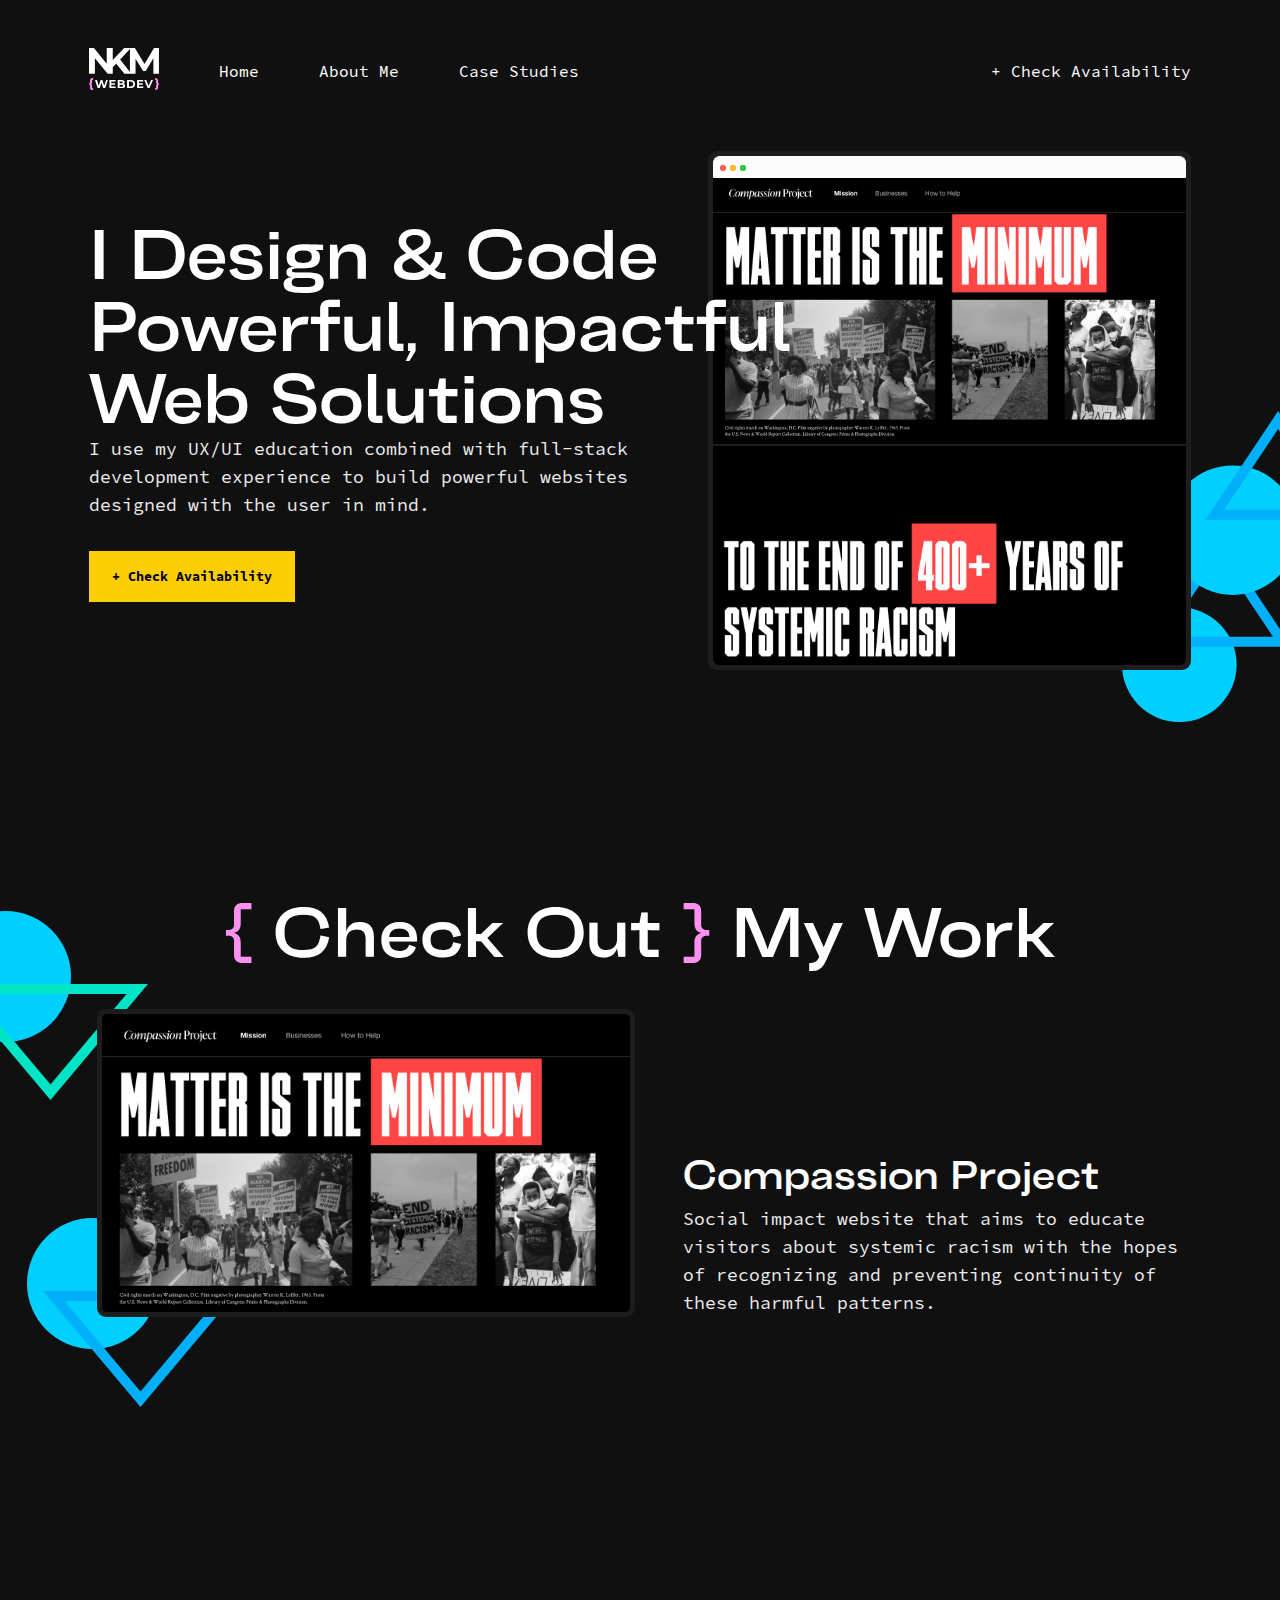
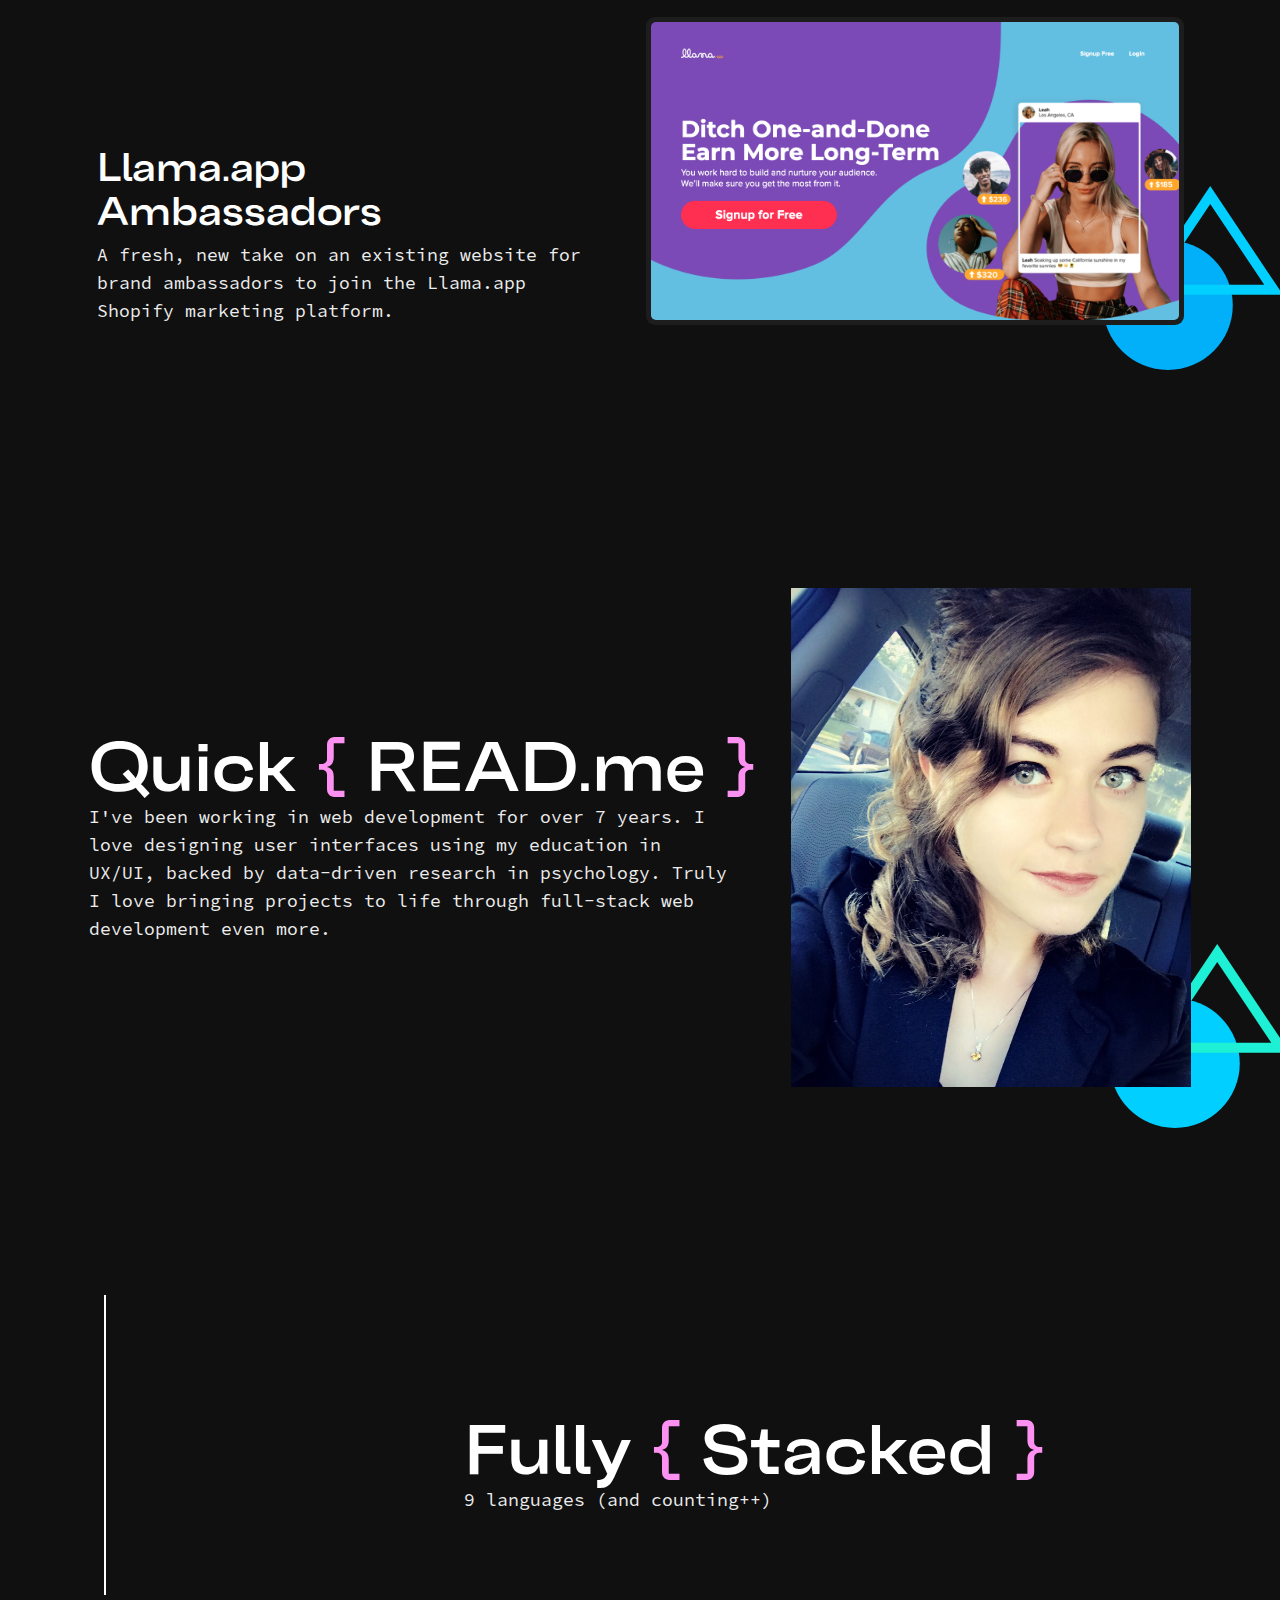
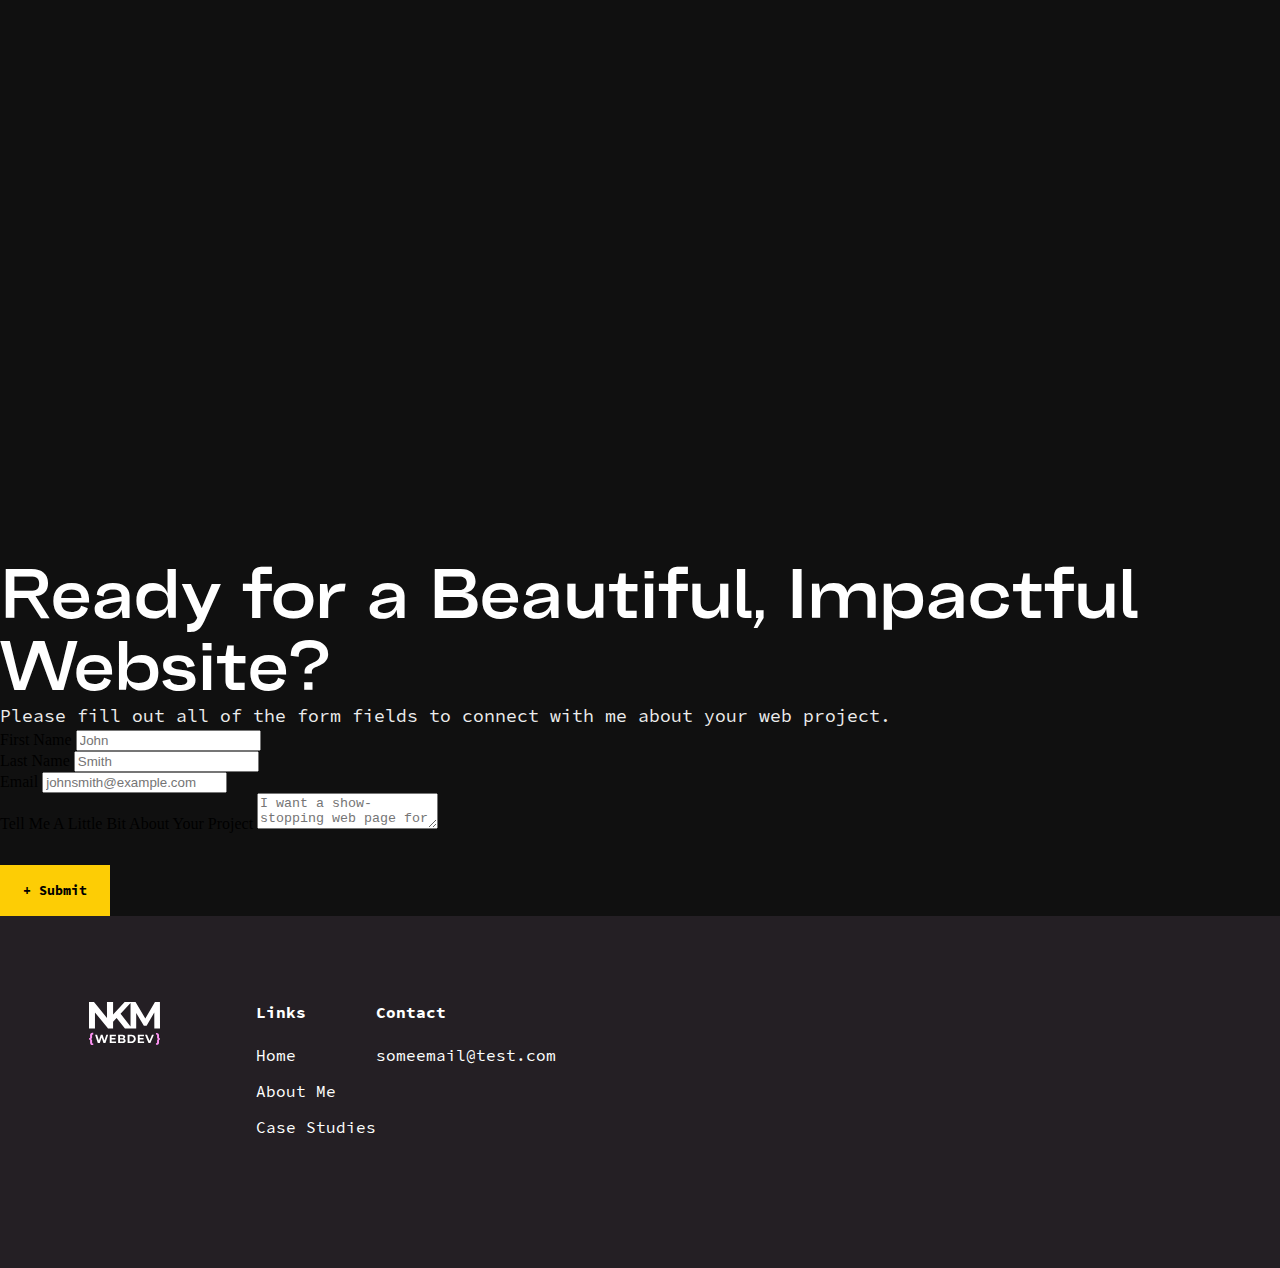
==== commit e3e5f309: "Favicon" ====
--- a/index.html
+++ b/index.html
@@ -3,7 +3,8 @@
     <head>
         <meta charset="utf-8" />
         <meta name="viewport" content="width=device-width, initial-scale=1" />
-        <title>NKM Web Design and Web Development</title>
+        <title>NKM WebDev</title>
+        <link rel="icon" type="image/x-icon" href="favicon.ico">
         <link rel="stylesheet" href="css/styles.css">
         <script src="js/app.js"></script>
     </head>
@@ -66,10 +67,13 @@
             </div>
             <div class="home__about">
                 <div class="home__about-row">
-                    <div class="content">
-                        <h2>Quick <span class="bracket">&lcub;</span> READ.me <span class="bracket">&rcub;</span></h2>
-                        <p>I've been working in web development for over 7 years. I love designing user interfaces using my education in UX/UI, backed by data-driven research in psychology. Truly I love bringing projects to life through full-stack web development even more.</p>
-                    </div>
+                    <div class="bg">
+                        <div class="content">
+                            <h2>Quick <span class="bracket">&lcub;</span> READ.me <span class="bracket">&rcub;</span></h2>
+                            <p>I've been working in web development for over 7 years. I love designing user interfaces using my education in UX/UI, backed by data-driven research in psychology. Truly I love bringing projects to life through full-stack web development even more.</p>
+                        </div>
+                    </div>
+                    
                     <img src="assets/images/me.png" alt="Self Portrait - Natalie Kappele-Miller">
                     <div class="home__about-vector"></div>
                 </div>
@@ -163,13 +167,57 @@
                     <p>9 languages (and counting++)</p>
                 </div>
             </div>
-            <div class="home__cta">
+            <!-- <div class="home__cta">
                 <div class="home__cta-vector-1"></div>
                 <div class="home__cta-wrapper">
                     <div class="content">
                         <h2>Ready for a Beautiful, Impactful Website?</h2>
                         <button class="button-primary">+ Check Availability</button>
                     </div>
+                </div>
+                <div class="home__cta-vector-2"></div>
+            </div> -->
+            <div class="home__form">
+                <div class="home__cta-vector-1"></div>
+                <div class="home__form-row">
+                    <div class="content">
+                        <h2>Ready for a Beautiful, Impactful Website?</h2>
+                        <p>Please fill out all of the form fields to connect with me about your web project.</p>
+                    </div>
+                    <form
+                    action="https://formspree.io/f/xleqagzd"
+                    method="POST"
+                    >
+                    <div class="form-field-row">
+                        <div class="form-field">
+                            <label for="firstName">
+                                First Name
+                            </label>
+                            <input type="text" name="firstName" placeholder="John" required>
+                        </div>
+                        <div class="form-field">
+                            <label for="lastName">
+                                Last Name
+                            </label>
+                            <input type="text" name="lastName" placeholder="Smith" required>
+                        </div>
+                    </div>
+                    <div class="form-field">
+                        <label for="email">
+                            Email   
+                        </label>
+                        <input type="email" name="email" placeholder="johnsmith@example.com" required>
+                    </div>
+                    <div class="form-field">
+                        <label for="message">
+                            Tell Me A Little Bit About Your Project
+                        </label>
+                        <textarea name="message" placeholder="I want a show-stopping web page for my business"></textarea>
+                    </div>
+                    
+                    <!-- your other form fields go here -->
+                    <button class="button-primary" type="submit">+ Submit</button>
+                    </form>
                 </div>
                 <div class="home__cta-vector-2"></div>
             </div>
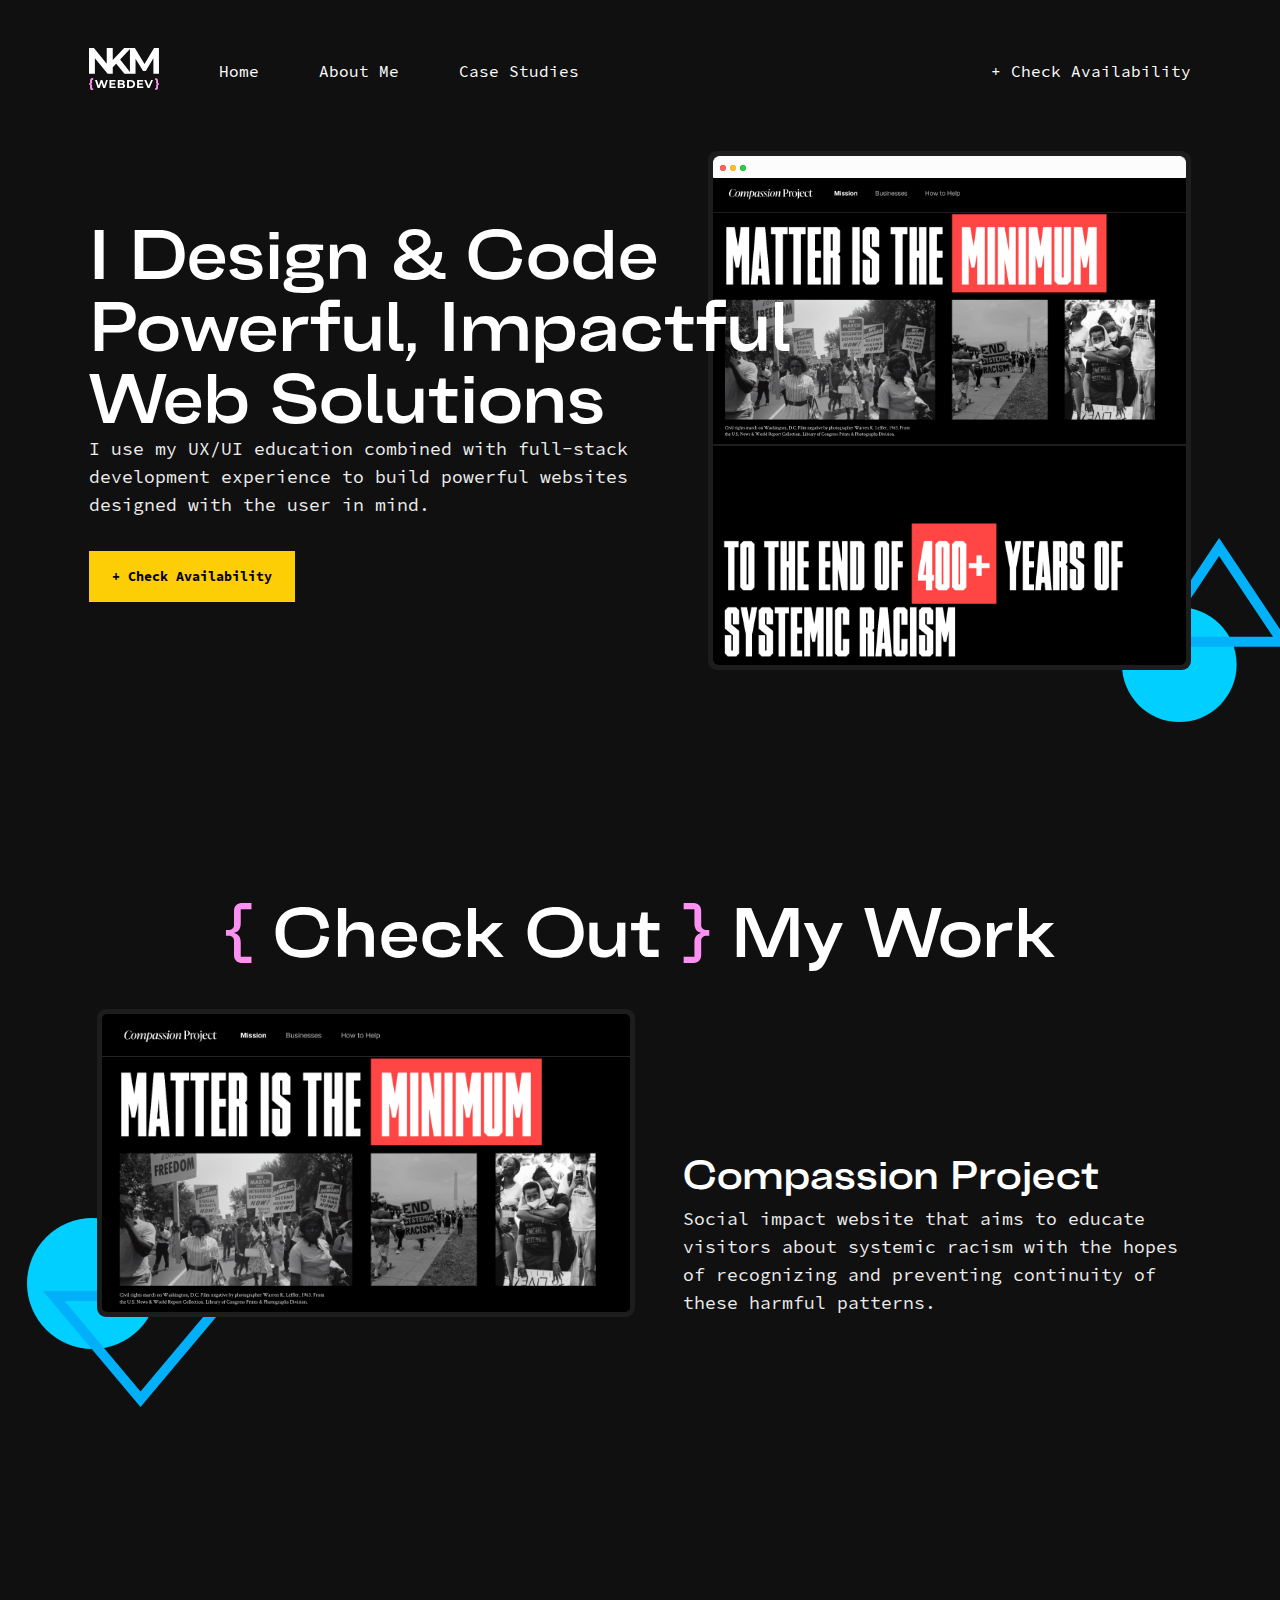
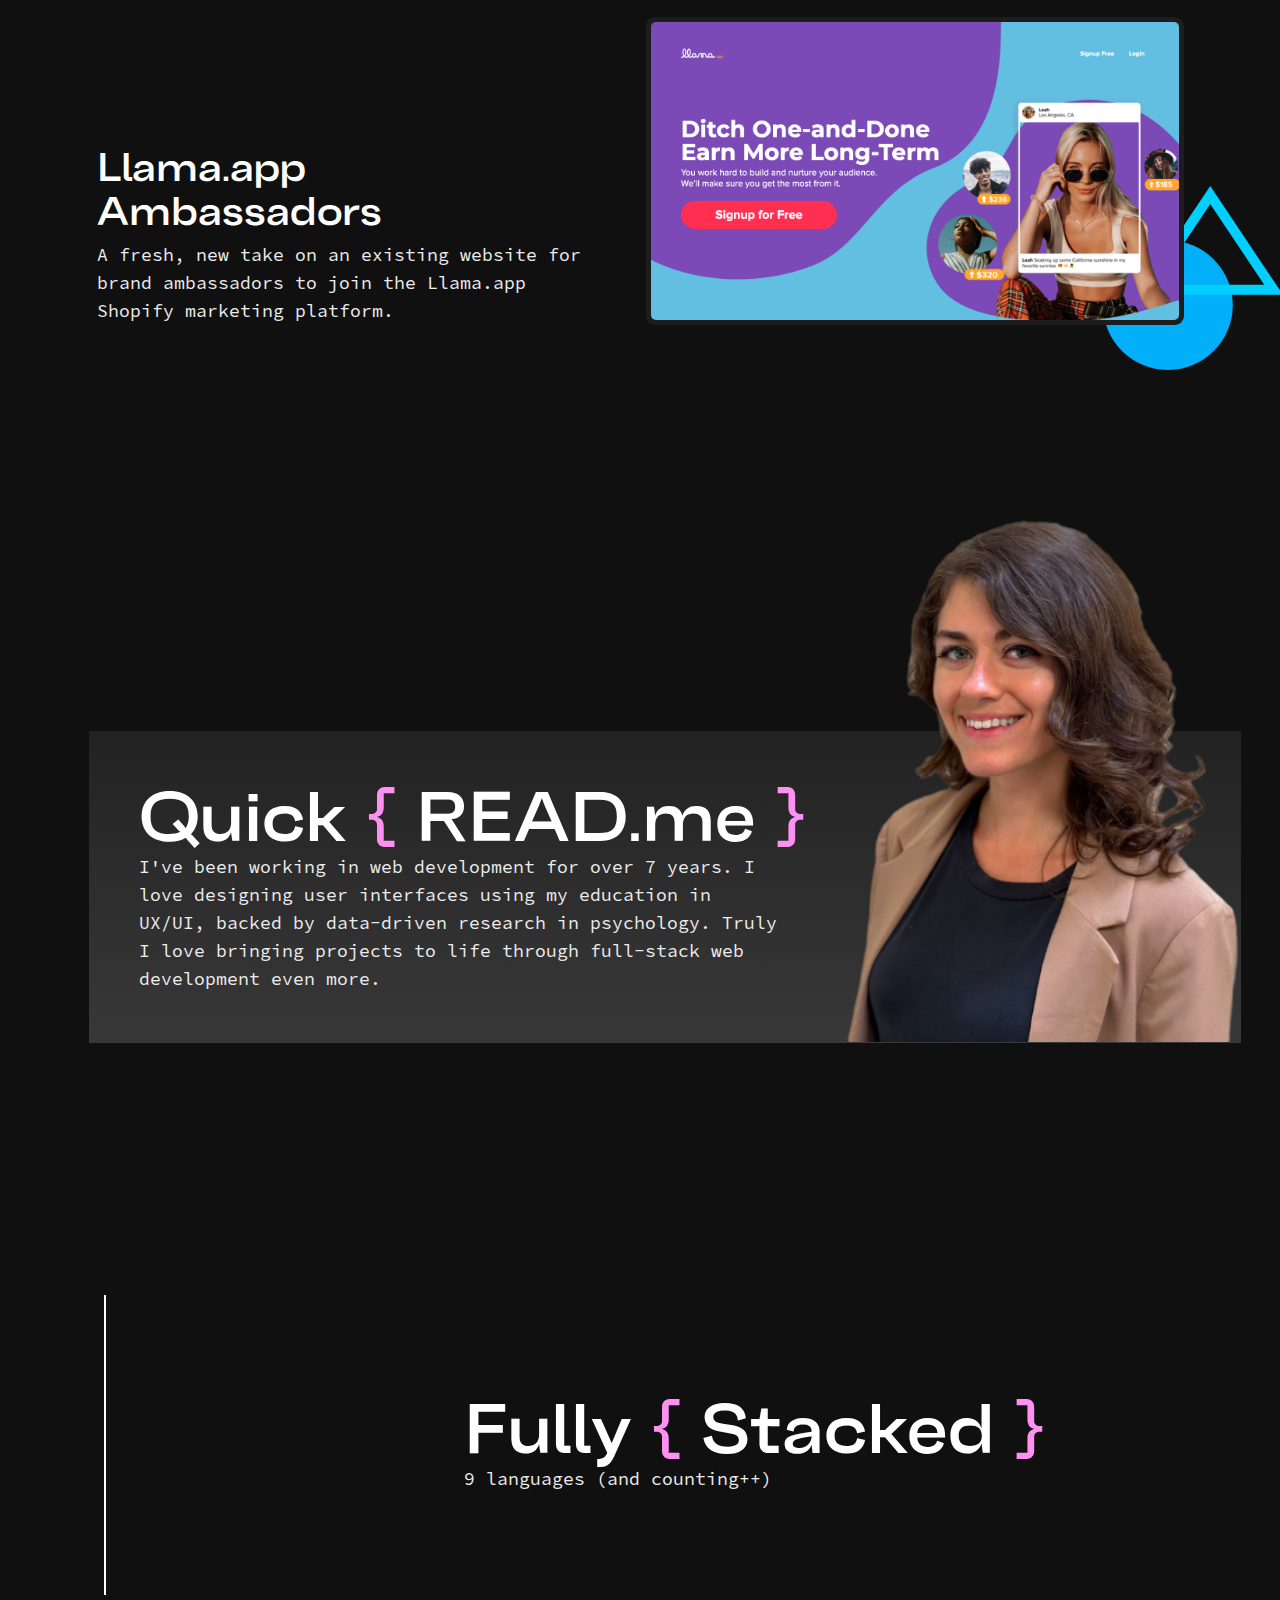
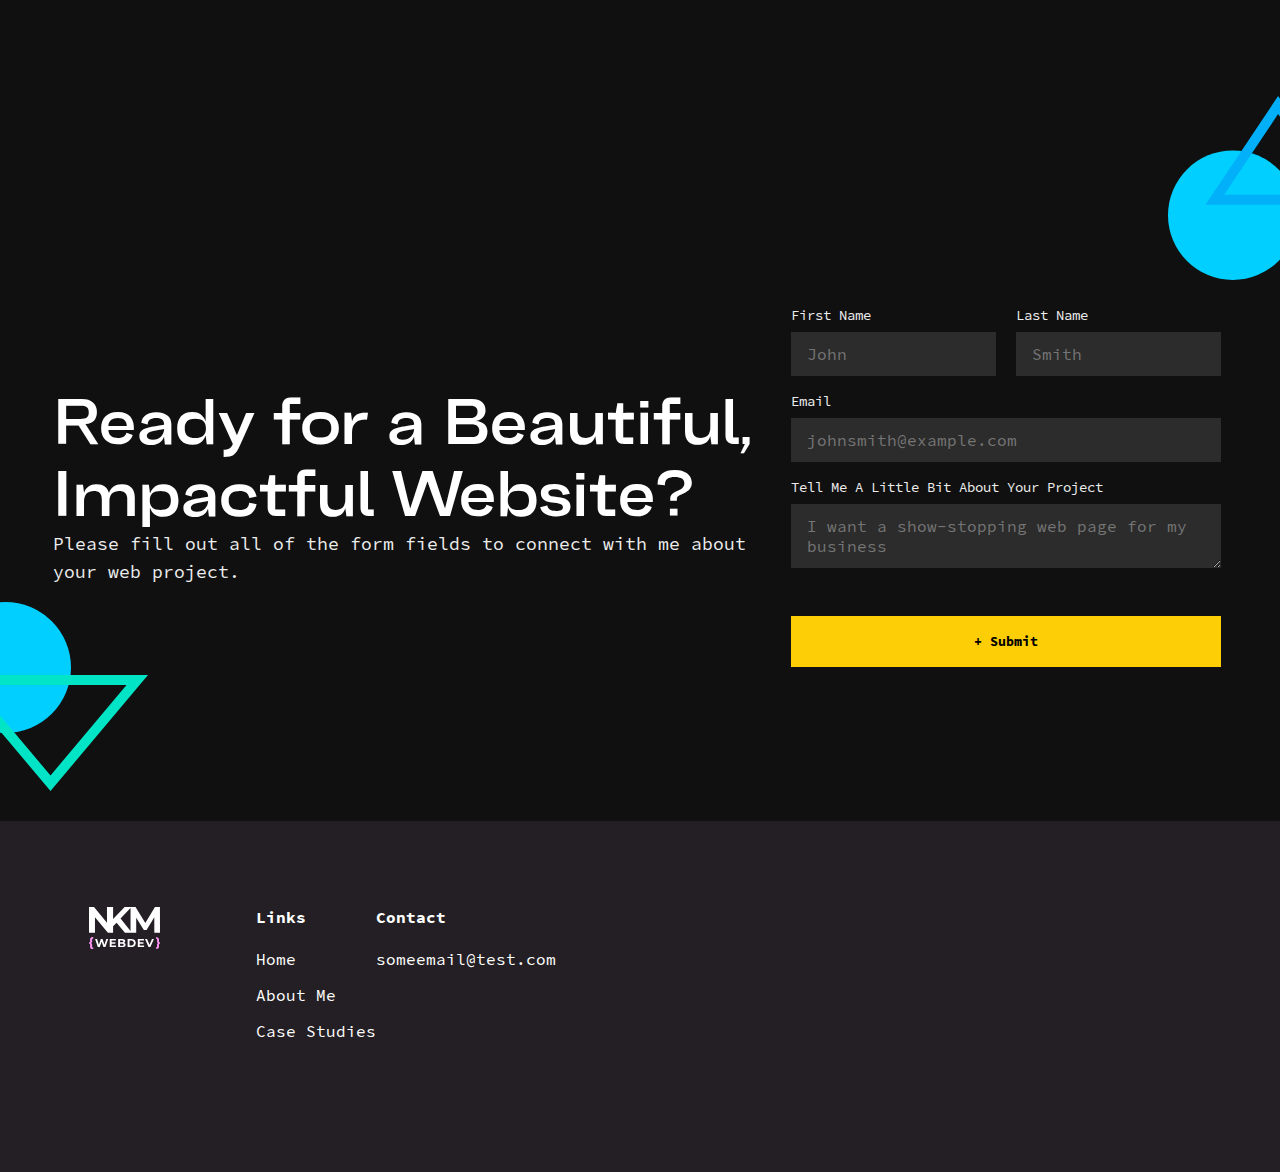
==== commit 200e8d0d: "Scroll to form logic" ====
--- a/index.html
+++ b/index.html
@@ -20,7 +20,7 @@
                             development experience to build powerful websites 
                             designed with the user in mind.
                         </p>
-                        <button class="button-primary">+ Check Availability</button>
+                        <button id="cta-main" class="button-primary">+ Check Availability</button>
                     </div>
                     <img src="assets/images/hero-cp-screen.png" alt="Compassion Project home screen">
                     <div class="home__hero-vector"></div>
@@ -177,7 +177,7 @@
                 </div>
                 <div class="home__cta-vector-2"></div>
             </div> -->
-            <div class="home__form">
+            <div class="home__form" id="form-section">
                 <div class="home__cta-vector-1"></div>
                 <div class="home__form-row">
                     <div class="content">
--- a/css/styles.css
+++ b/css/styles.css
@@ -92,7 +92,7 @@
     margin-right: 3.75rem;
 }
 
-.links-row li a {
+.nav li a {
     text-decoration: none;
     color: #fff;
 }
@@ -175,6 +175,19 @@
     width: 100%;
 }
 
+
+/* #222222
+#383838 */
+
+.home__about-row .content {
+    
+}
+
+.home__about-row {
+    background: linear-gradient(#222222,#383838);
+    padding: 50px 0 50px 50px;
+}
+
 .bracket {
     color: #FC91F2;
 }
@@ -252,9 +265,9 @@
     position: relative;
     /* display: flex;
     align-items: center; */
-    margin: 150px auto;
+    /* margin: 150px auto; */
     width: 100%;
-    padding-bottom: 36%;
+    padding-bottom: 28%;
     padding-top: 8%;
 }
 
@@ -270,12 +283,13 @@
 }
 
 .home__about-vector {
-    background: url('../assets/images/vector-5.svg') no-repeat;
+    /* background: url('../assets/images/vector-5.svg') no-repeat;
     height: 189px;
     width: 211px;
     position: absolute;
     right: -130px;
-    bottom: -190px;
+    bottom: -60px; */
+    display: none;
 }
 
 .home__about img {
@@ -284,6 +298,7 @@
     right: 0;
     width: 100%;
     max-width: 400px;
+    bottom: 1px;
 }
 
 .home__about h2 {
@@ -326,8 +341,10 @@
     width: 112px;
     position: absolute;
     right: 0;
-    bottom: 300px;
-}
+    top: -210px;
+    /* bottom: 300px; */
+}
+
 
 .home__cta-vector-2 {
     background: url('../assets/images/vector-7.svg') no-repeat;
@@ -335,7 +352,7 @@
     width: 211px;
     position: absolute;
     left: -60px;
-    bottom: -200px;
+    bottom: 30px;
 }
 
 footer {
@@ -747,8 +764,71 @@
     visibility: hidden;
 } */
 
+.home__form {
+    position: relative;
+    padding-bottom: 12%;
+}
+
+.home__form h2 {
+    font-size: 64px;
+}
+
+.home__form .content {
+    max-width: 718px;
+    margin-right: 20px;
+}
+
+.home__form-row {
+    display: flex;
+    align-items: center;
+    max-width: 1174px;
+    margin: 0 auto;
+}
+
+.form-field-row {
+    display: flex;
+    justify-content: space-between;
+}
+
+.form-field {
+    display: flex;
+    flex-direction: column;
+    margin-bottom: 1rem;
+}
+
+form {
+    width: 430px;
+    max-width: 100%;
+}
+
+label {
+    font-size: 14px;
+    margin-bottom: 0.5rem;
+    color: #EDEDED;
+    font-family: 'Source Code Pro', sans-serif;
+}
+
+input[type="text"],
+input[type="email"],
+textarea {
+    background: #2C2C2C;
+    font-size: 1rem;
+    padding: 12px 16px;
+    border: transparent;
+    color: #fff;
+    font-family: 'Source Code Pro', sans-serif;
+}
+
+.home__form .button-primary {
+    width: 100%;
+}
+
+.form-field-row .form-field {
+    width: calc(50% - 10px)
+}
+
 @media (max-width: 499px) {
-    h1, h2 {
+    h1, h2, .home__form h2 {
         font-size: 30px;
         line-height: 34px;
         text-align: center;
@@ -774,7 +854,8 @@
 
     .home__project-left, .home__project-right,
     .home__about-row,
-    .swatches {
+    .swatches,
+    .home__form-row {
         flex-wrap: wrap;
     }
 
@@ -783,8 +864,7 @@
     }
 
     .home__stack {
-        flex-wrap: wrap-reverse;
-        justify-content: center;
+        padding-top: 28%;
     }
 
     .home__hero__row {
@@ -907,8 +987,7 @@
         margin-top: 2rem;
     }
 
-    .home__about-row,
-    .home__stack {
+    .home__about-row {
         width: auto;
         padding: 0 20px;
     }
@@ -918,7 +997,8 @@
     }
 
     .home__cta-vector-2 {
-        bottom: -250px;
+        /* bottom: -250px; */
+        display: none;
     }
 
     .home__cta-vector-1 {
@@ -990,9 +1070,33 @@
     .about__wrapper p {
         text-align: left;
     }
-}
-
-
-
-
-
+
+    .home__about-row {
+        padding: 40px 20px 0;
+    }
+
+    .home__form {
+        position: unset;
+        padding: 0 20px 50px;
+    }
+
+    .home__stack .content {
+        top: 6%;
+    }
+
+    
+
+    .home__form p {
+        margin-bottom: 1rem;
+    }
+
+    .home__form .content {
+        margin-right: 0;
+    }
+
+}
+
+
+
+
+
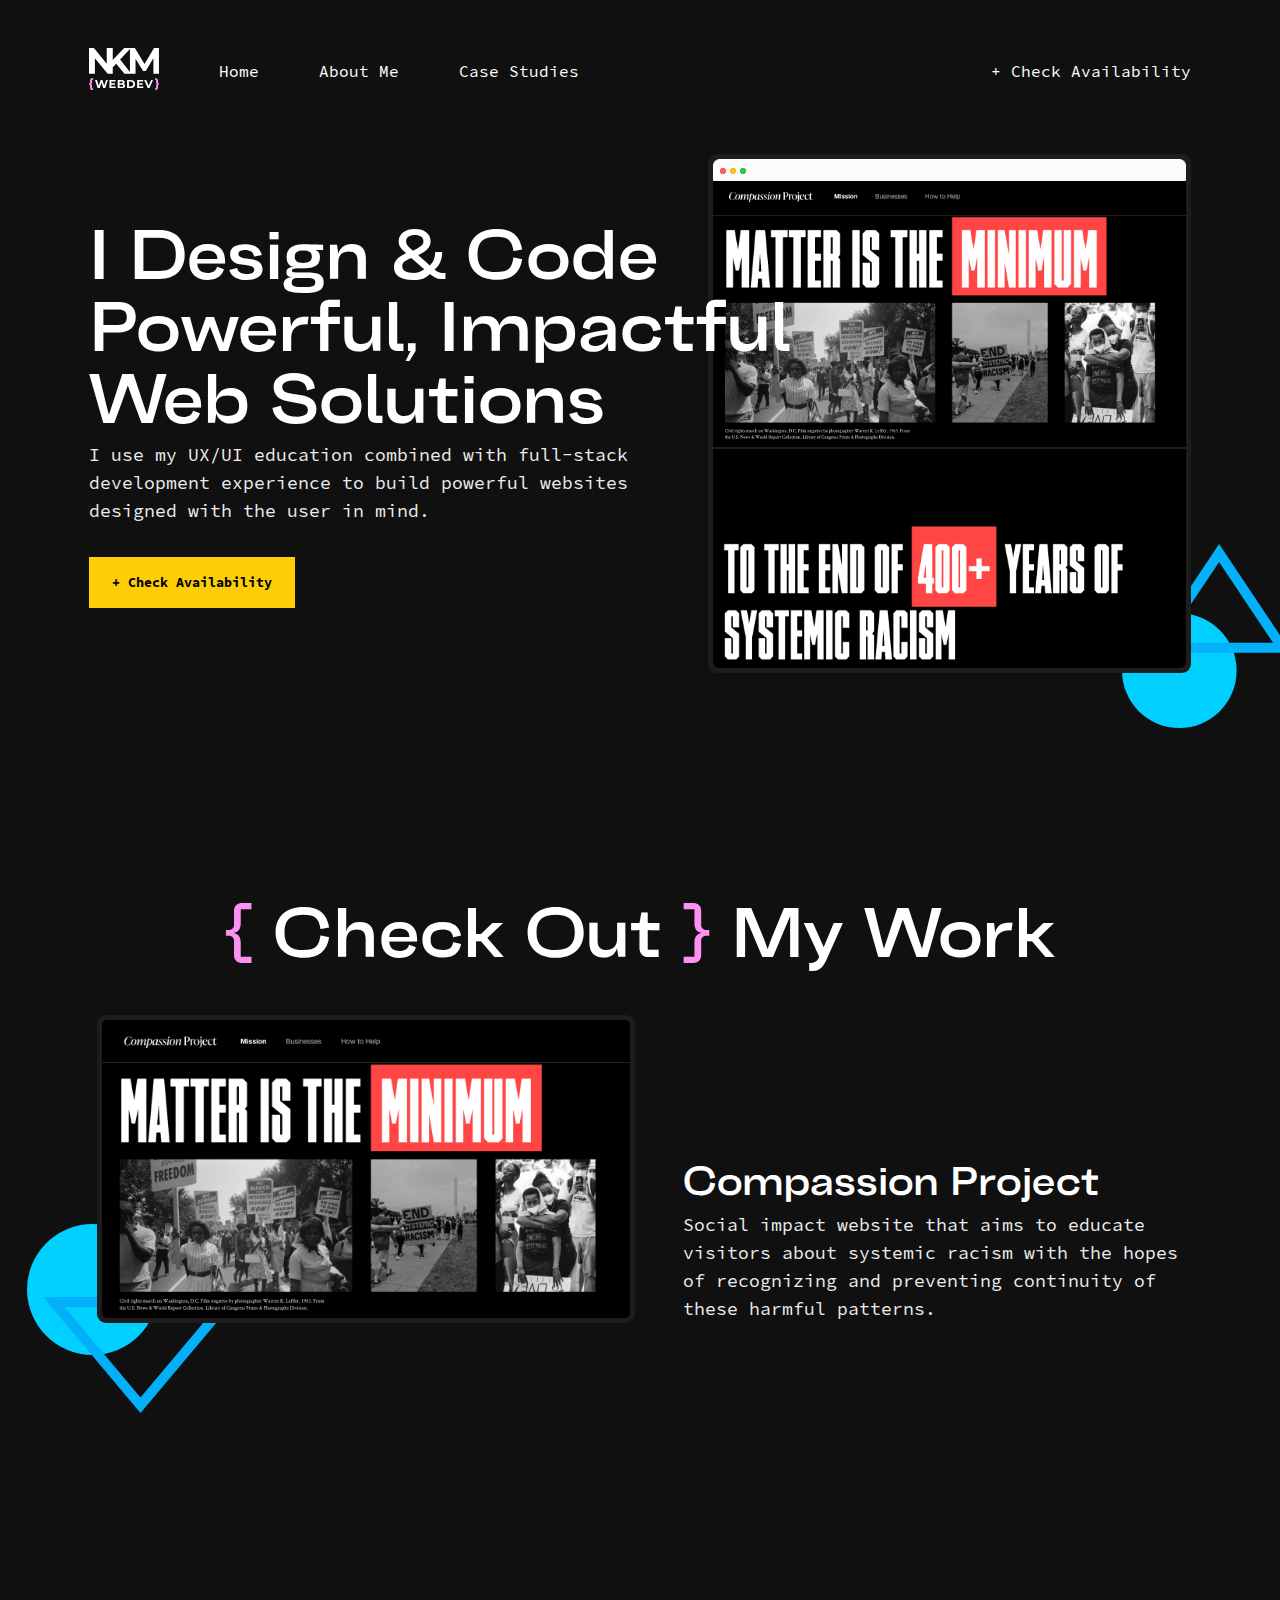
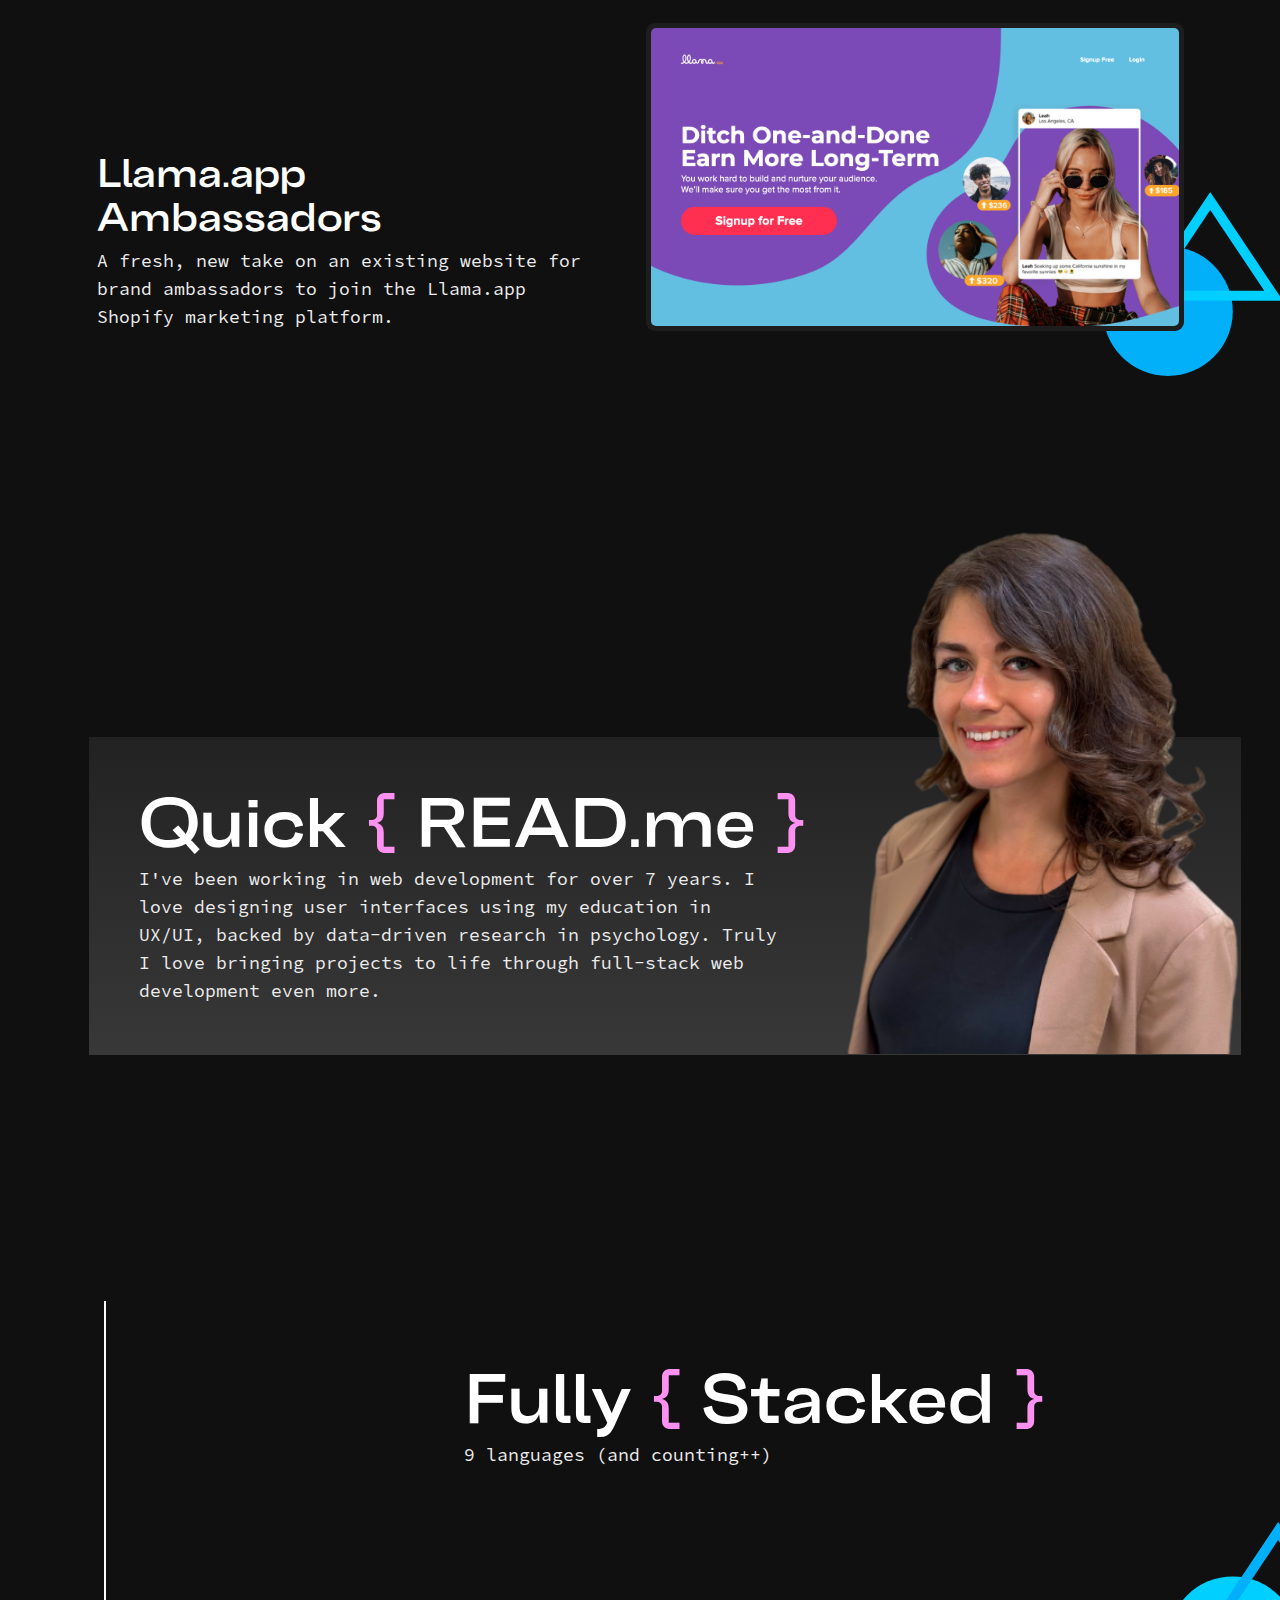
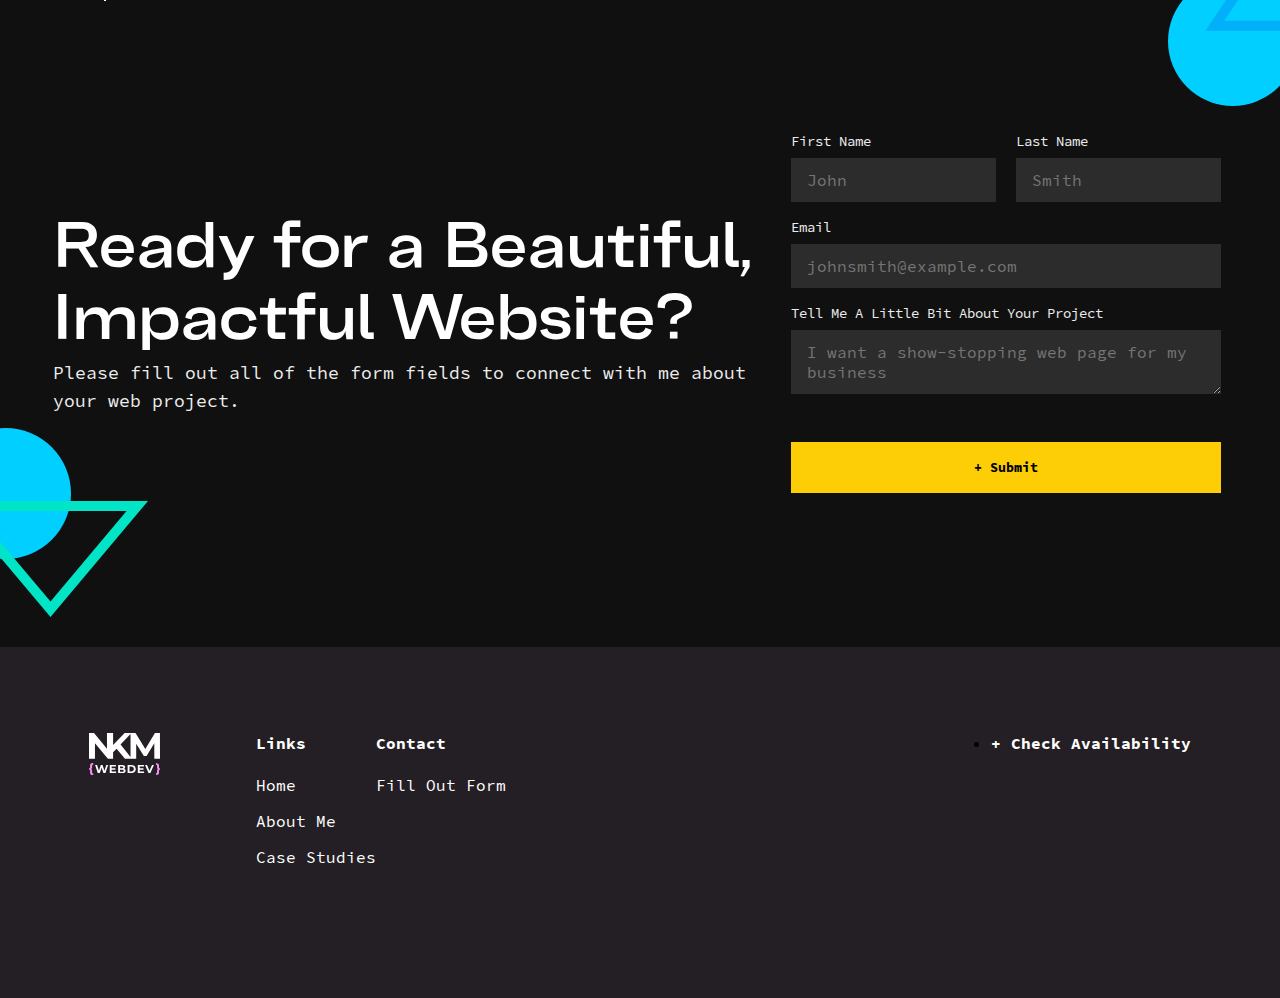
==== commit 1d2250b3: "Show slider when scrolled to" ====
--- a/index.html
+++ b/index.html
@@ -78,10 +78,10 @@
                     <div class="home__about-vector"></div>
                 </div>
             </div>
-            <div class="home__stack">
+            <div class="home__stack" id="stack-section">
                 <div class="vertical-span"></div>
-                <div class="vertical-slider">
-                    <div class="vertical-slides">
+                <div class="vertical-slider" id="slider">
+                    <div class="vertical-slides" id="slides">
                         <div class="slide" id="slide-1">
                             <div class="vertical-slide__row">
                                 <div class="circle"></div>
@@ -185,8 +185,9 @@
                         <p>Please fill out all of the form fields to connect with me about your web project.</p>
                     </div>
                     <form
-                    action="https://formspree.io/f/xleqagzd"
-                    method="POST"
+                        action="https://formspree.io/f/xleqagzd"
+                        method="POST"
+                        id="contact-form"
                     >
                     <div class="form-field-row">
                         <div class="form-field">
@@ -206,7 +207,8 @@
                         <label for="email">
                             Email   
                         </label>
-                        <input type="email" name="email" placeholder="johnsmith@example.com" required>
+                        <input type="email" name="email" id="email" placeholder="johnsmith@example.com" required>
+                        <p class="error-message hidden" id="emailError">*Please enter a valid email</p>
                     </div>
                     <div class="form-field">
                         <label for="message">
--- a/css/styles.css
+++ b/css/styles.css
@@ -34,7 +34,7 @@
 
 h1, h2, h3 {
     color: #fff;
-    margin: 0;
+    margin: 0 0 6px;
     font-family: 'Belfast Grotesk', sans-serif;
 }
 
@@ -168,7 +168,8 @@
 }
 
 .home__hero__row,
-.home__about-row {
+.home__about-row,
+.about__hero-row {
     display: flex;
     align-items: center;
     position: absolute;
@@ -179,13 +180,22 @@
 /* #222222
 #383838 */
 
-.home__about-row .content {
-    
-}
-
 .home__about-row {
+    padding: 50px 0 50px 50px;
+}
+
+.home__about-row,
+.about__hero-row {
     background: linear-gradient(#222222,#383838);
-    padding: 50px 0 50px 50px;
+}
+
+.about__hero-row {
+    padding: 0 0 0 50px;
+}
+
+.about__hero-row h1 {
+font-size: 4rem;
+line-height: 4.2rem;
 }
 
 .bracket {
@@ -362,6 +372,16 @@
 .home__footer-wrapper {
     padding: 86px 0 115px;
     display: flex;
+    justify-content: space-between;
+}
+
+.home__footer-row {
+    display: flex;
+}
+
+footer li a {
+    color: #fff;
+    text-decoration: none;
 }
 
 .home__footer-links {
@@ -566,7 +586,8 @@
 }
 
 .vertical-slider {
-    display: grid;
+    display: none;
+    /* display: grid; */
   min-height: 180px;
   max-height: 447px;
   -webkit-mask-box-image: -webkit-linear-gradient(
@@ -827,6 +848,29 @@
     width: calc(50% - 10px)
 }
 
+.hidden {
+    display: none;
+}
+
+.error-message {
+    color: #FF9188
+}
+
+.about__hero-section {
+    position: relative;
+    padding-bottom: 46%;
+}
+
+.about__paragraph {
+    margin-left: 50px;
+    max-width: 746px;
+    margin-bottom: 0.5rem;
+}
+
+.about__wrapper {
+    margin-bottom: 100px;
+}
+
 @media (max-width: 499px) {
     h1, h2, .home__form h2 {
         font-size: 30px;
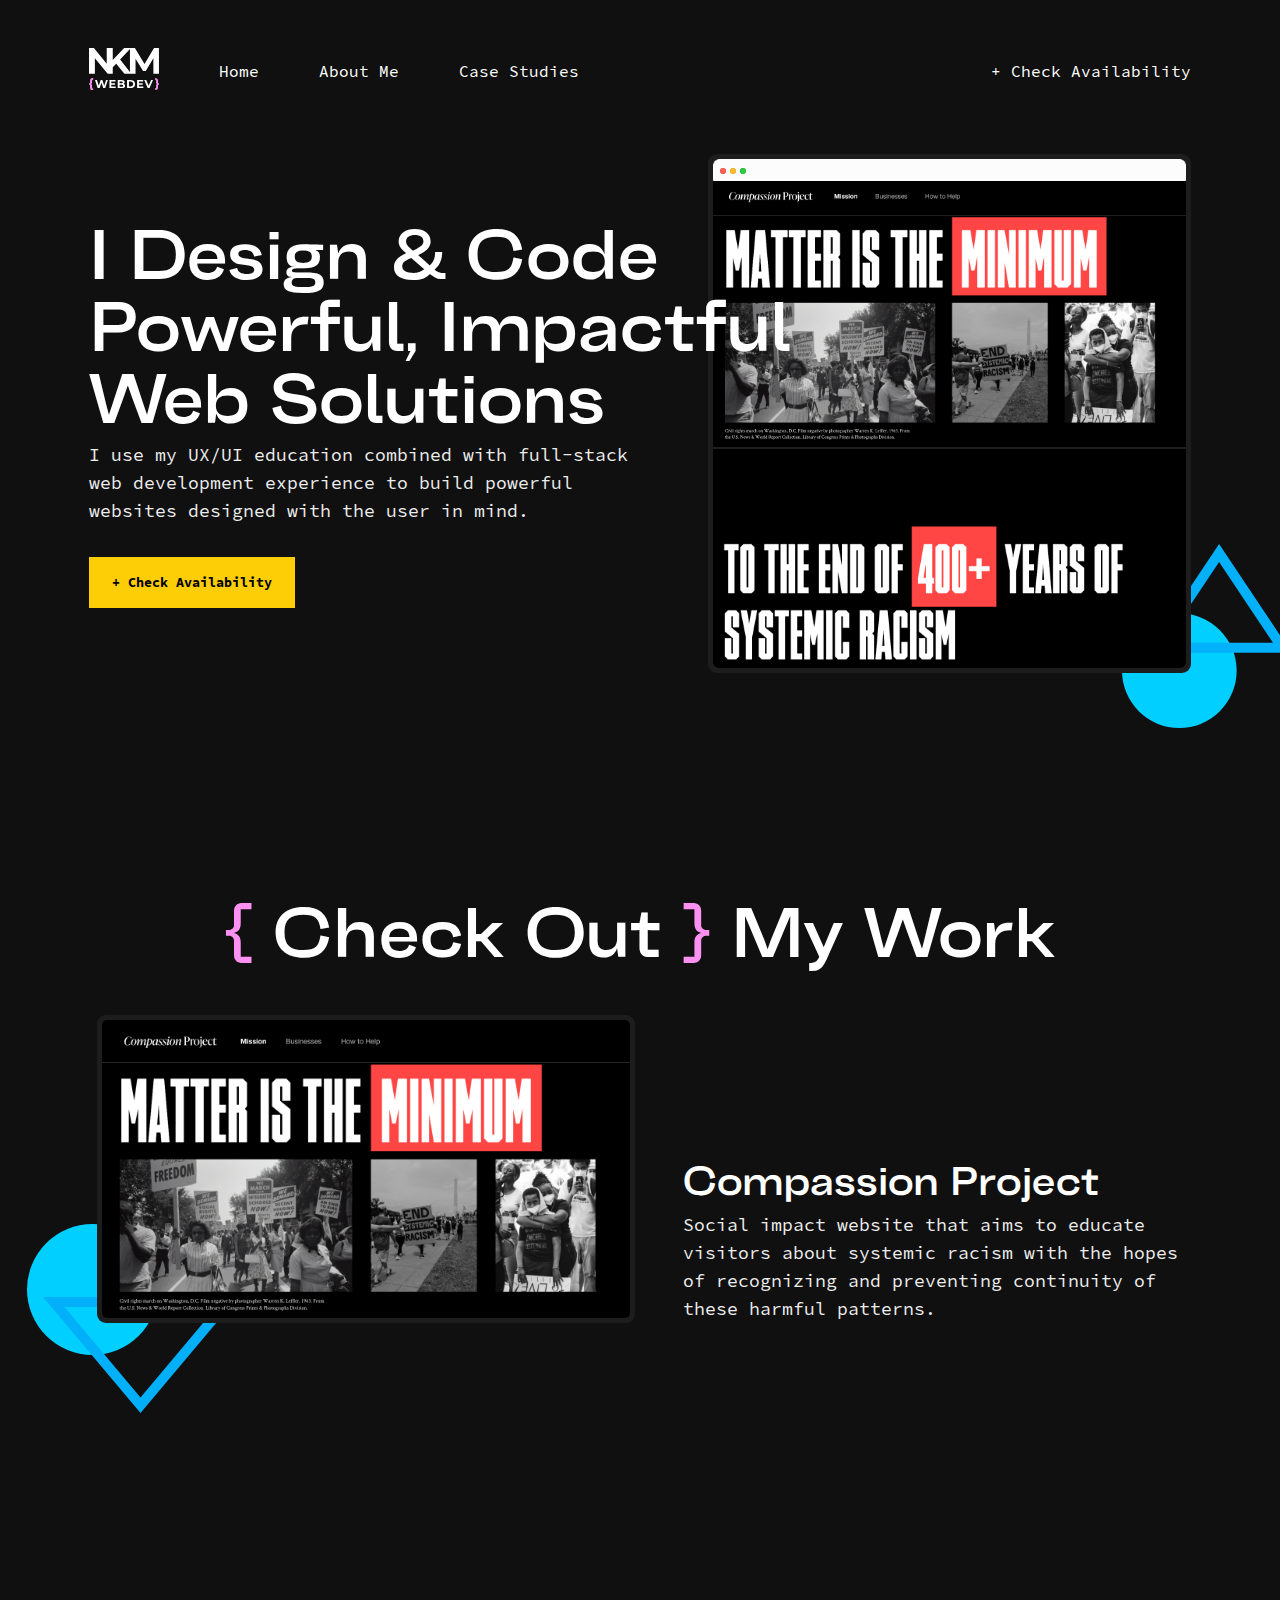
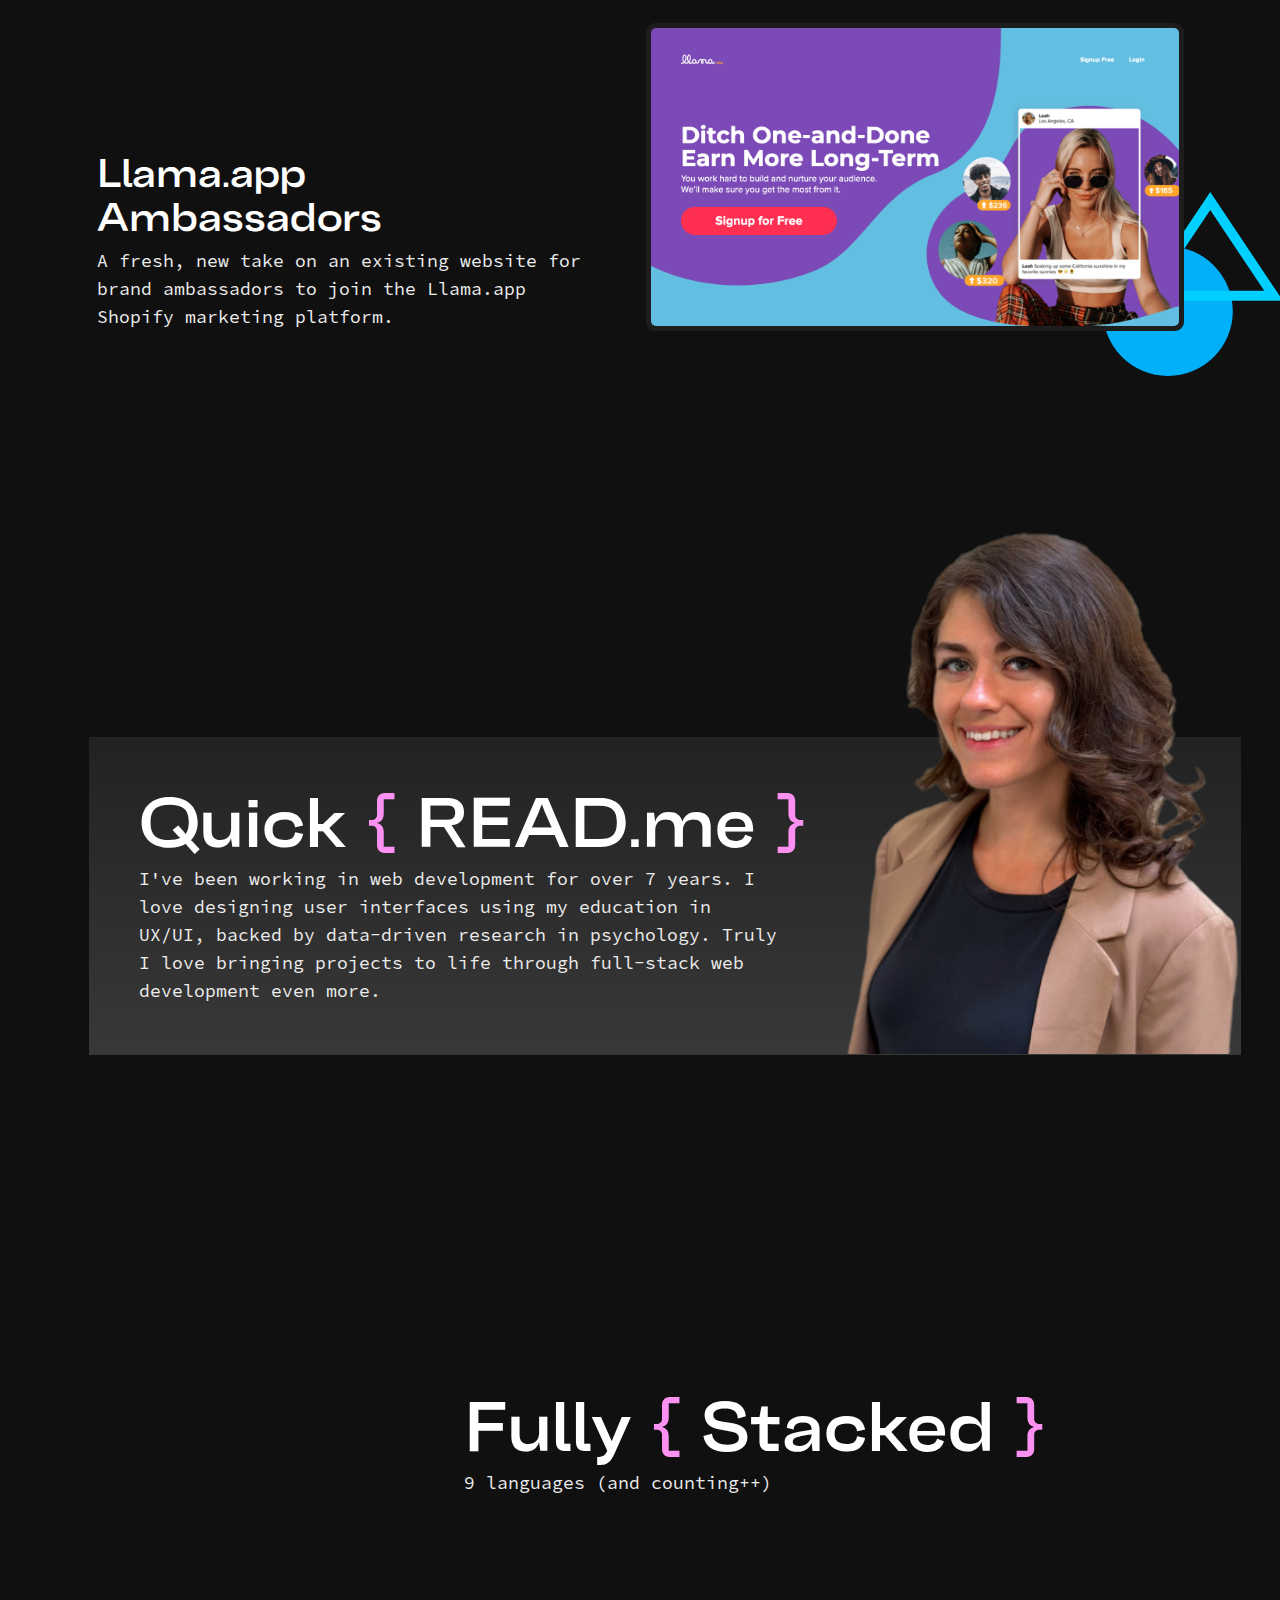
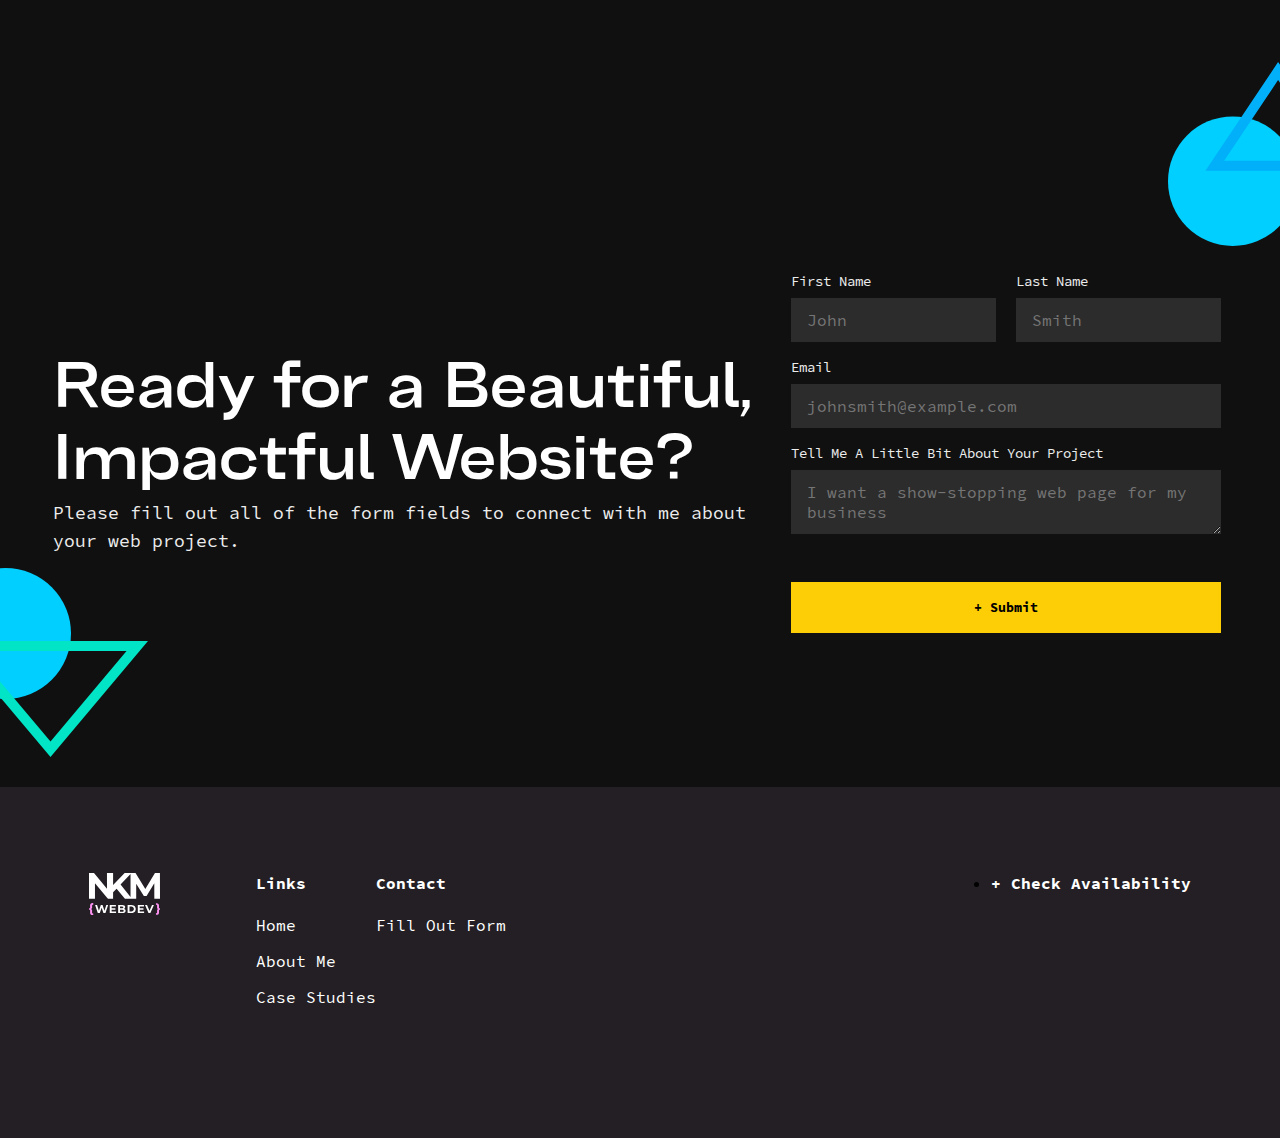
==== commit 6f474153: "More slider tweaks" ====
--- a/index.html
+++ b/index.html
@@ -17,7 +17,7 @@
                         <h1>I Design &amp; Code Powerful, Impactful Web Solutions</h1>
                         <p>
                             I use my UX/UI education combined with full-stack 
-                            development experience to build powerful websites 
+                            web development experience to build powerful websites 
                             designed with the user in mind.
                         </p>
                         <button id="cta-main" class="button-primary">+ Check Availability</button>
@@ -79,7 +79,7 @@
                 </div>
             </div>
             <div class="home__stack" id="stack-section">
-                <div class="vertical-span"></div>
+                <div class="vertical-span" id="slider-pole"></div>
                 <div class="vertical-slider" id="slider">
                     <div class="vertical-slides" id="slides">
                         <div class="slide" id="slide-1">
--- a/css/styles.css
+++ b/css/styles.css
@@ -586,9 +586,10 @@
 }
 
 .vertical-slider {
-    display: none;
-    /* display: grid; */
-  min-height: 180px;
+    visibility: hidden;
+    /* display: none; */
+    display: grid;
+  min-height: 140px;
   max-height: 447px;
   -webkit-mask-box-image: -webkit-linear-gradient(
     top, transparent, transparent 0, white 10%, white 80%, transparent 100%);
@@ -697,47 +698,24 @@
     opacity: 0;
   }
 }
-
-@keyframes slideUp2 {
-    0% {
-      transform: translateY(100%) scale(0.5);
-      opacity: 0;
-    }
    
-    5%,
-    20% {
-      transform: translateY(100%) scale(0.7);
-      opacity: 0.4;
-    }
-   
-    25%,
-    40% {
-      transform: translateY(0) scale(1);
-      opacity: 1;
-    }
-   
-    45%,
-    60% {
-      transform: translateY(-100%) scale(0.7);
-      opacity: 0.4;
-    }
-
-    65%,
-  100% {
-    transform: translateY(-100%) scale(0.5);
-    opacity: 0;
-  }
-}
-   
-
 .vertical-span {
-    height: 300px;
+    visibility: hidden;
+    height: 0;
+    /* height: 300px; */
     width: 2px;
     background: #fff;
     position: absolute;
     left: 15px;
     z-index: -1;
     top: 30px;
+    transition: all 300ms ease;
+}
+
+.vertical-span--open {
+    height: 300px;
+    visibility: visible;
+    transition: all 300ms ease;
 }
 
 /* .slide-0 {
